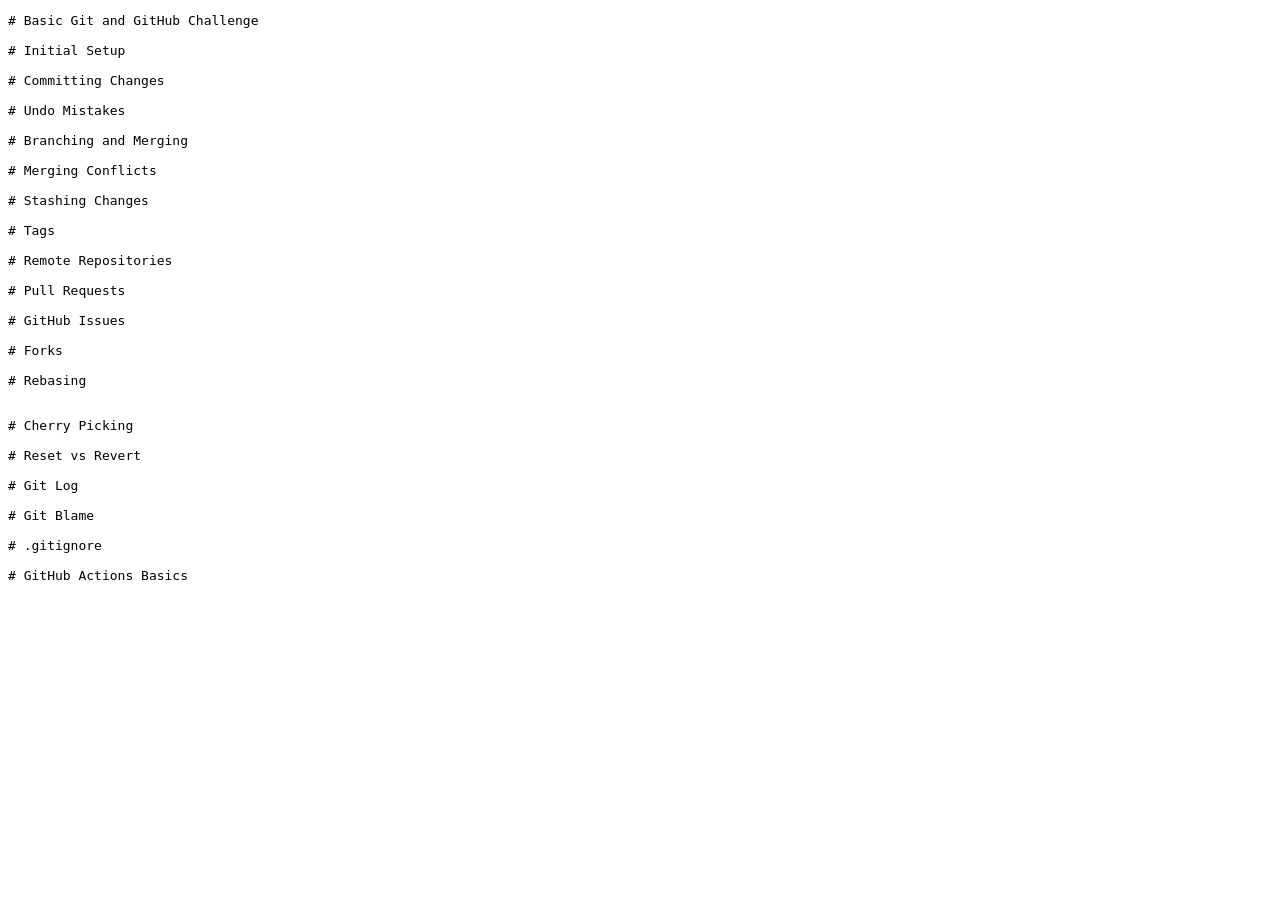
==== 30-day-git-challenge/index.html @ afb00cfe "Add index.html redirects for lab directories" ====
<!DOCTYPE html>
<html>
<head>
  <meta http-equiv="refresh" content="0; url=README.md">
  <script>window.location = "README.md";</script>
</head>
<body>
  <p>Redirecting to <a href="README.md">README.md</a>...</p>
</body>
</html>
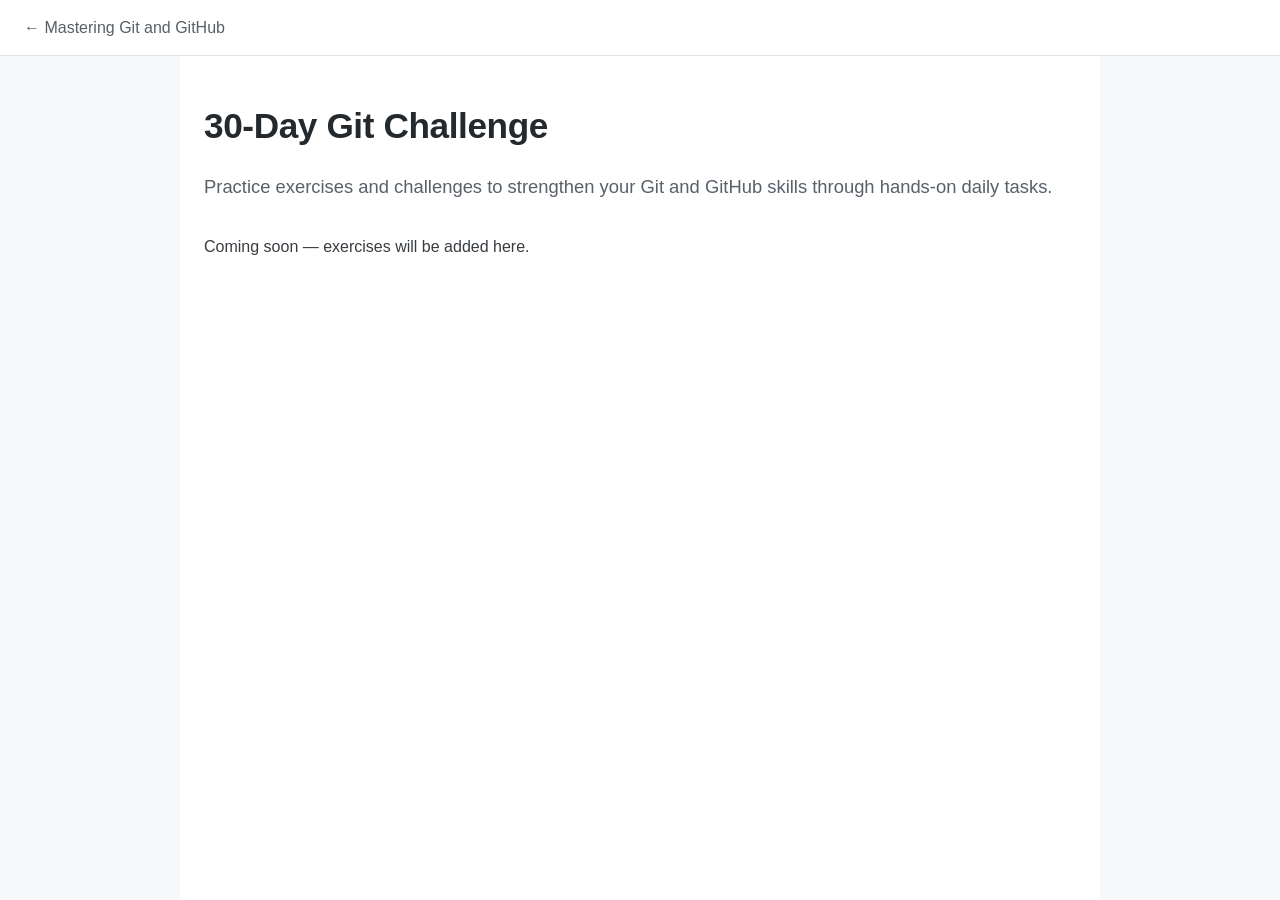
==== commit 5de7dbbf: "Convert labs to styled HTML pages" ====
--- a/30-day-git-challenge/index.html
+++ b/30-day-git-challenge/index.html
@@ -1,10 +1,19 @@
 <!DOCTYPE html>
-<html>
+<html lang="en">
 <head>
-  <meta http-equiv="refresh" content="0; url=README.md">
-  <script>window.location = "README.md";</script>
+  <meta charset="UTF-8">
+  <meta name="viewport" content="width=device-width, initial-scale=1.0">
+  <title>30-Day Git Challenge</title>
+  <link rel="stylesheet" href="/style.css">
 </head>
 <body>
-  <p>Redirecting to <a href="README.md">README.md</a>...</p>
+  <nav class="navbar">
+    <a href="/">← Mastering Git and GitHub</a>
+  </nav>
+  <main class="container">
+    <h1>30-Day Git Challenge</h1>
+    <p class="lead">Practice exercises and challenges to strengthen your Git and GitHub skills through hands-on daily tasks.</p>
+    <p>Coming soon — exercises will be added here.</p>
+  </main>
 </body>
 </html>
--- a/style.css
+++ b/style.css
@@ -0,0 +1,137 @@
+:root {
+  --bg: #f6f8fa;
+  --card: #ffffff;
+  --text: #24292e;
+  --muted: #586069;
+  --accent: #0366d6;
+  --border: #e1e4e8;
+  --code-bg: #f4f4f4;
+}
+
+* { box-sizing: border-box; }
+
+body {
+  margin: 0;
+  font-family: -apple-system, BlinkMacSystemFont, 'Segoe UI', Roboto, Oxygen, Ubuntu, Cantareggo, 'Open Sans', 'Helvetica Neue', sans-serif;
+  background: var(--bg);
+  color: var(--text);
+  line-height: 1.7;
+}
+
+.navbar {
+  background: var(--card);
+  border-bottom: 1px solid var(--border);
+  padding: 14px 24px;
+  position: sticky;
+  top: 0;
+  z-index: 10;
+}
+
+.navbar a {
+  color: var(--muted);
+  text-decoration: none;
+  font-weight: 500;
+}
+
+.navbar a:hover { color: var(--accent); }
+
+.container {
+  max-width: 920px;
+  margin: 0 auto;
+  padding: 40px 24px 80px;
+  background: var(--card);
+  min-height: calc(100vh - 56px);
+}
+
+h1 {
+  font-size: 2.2rem;
+  font-weight: 700;
+  margin: 0 0 16px;
+  letter-spacing: -0.4px;
+}
+
+.lead {
+  font-size: 1.15rem;
+  color: var(--muted);
+  margin: 0 0 32px;
+  line-height: 1.6;
+}
+
+h2 {
+  font-size: 1.6rem;
+  font-weight: 700;
+  margin: 48px 0 16px;
+  padding-bottom: 8px;
+  border-bottom: 1px solid var(--border);
+}
+
+h3 {
+  font-size: 1.25rem;
+  font-weight: 600;
+  margin: 36px 0 12px;
+  color: var(--text);
+}
+
+h4 {
+  font-size: 1.05rem;
+  font-weight: 600;
+  margin: 24px 0 10px;
+  color: var(--text);
+}
+
+p {
+  margin: 0 0 16px;
+  color: #383d42;
+}
+
+a { color: var(--accent); }
+a:hover { text-decoration: underline; }
+
+ol, ul {
+  padding-left: 24px;
+  margin: 0 0 18px;
+}
+
+li {
+  margin: 8px 0;
+  padding-left: 6px;
+}
+
+li strong {
+  color: var(--text);
+}
+
+pre {
+  background: #1e1e1e;
+  color: #d4d4d4;
+  border-radius: 10px;
+  padding: 18px 20px;
+  overflow-x: auto;
+  margin: 14px 0 18px;
+  font-size: 0.92rem;
+  line-height: 1.55;
+}
+
+code {
+  font-family: 'SFMono-Regular', Consolas, 'Liberation Mono', Menlo, Courier, monospace;
+  font-size: 0.88em;
+  background: rgba(27, 31, 35, 0.06);
+  padding: 0.15em 0.4em;
+  border-radius: 4px;
+}
+
+pre code {
+  background: transparent;
+  padding: 0;
+  border-radius: 0;
+  font-size: inherit;
+}
+
+.next-lab {
+  margin-top: 56px;
+  padding-top: 24px;
+  border-top: 1px solid var(--border);
+  font-size: 1rem;
+}
+
+.next-lab a { font-weight: 600; }
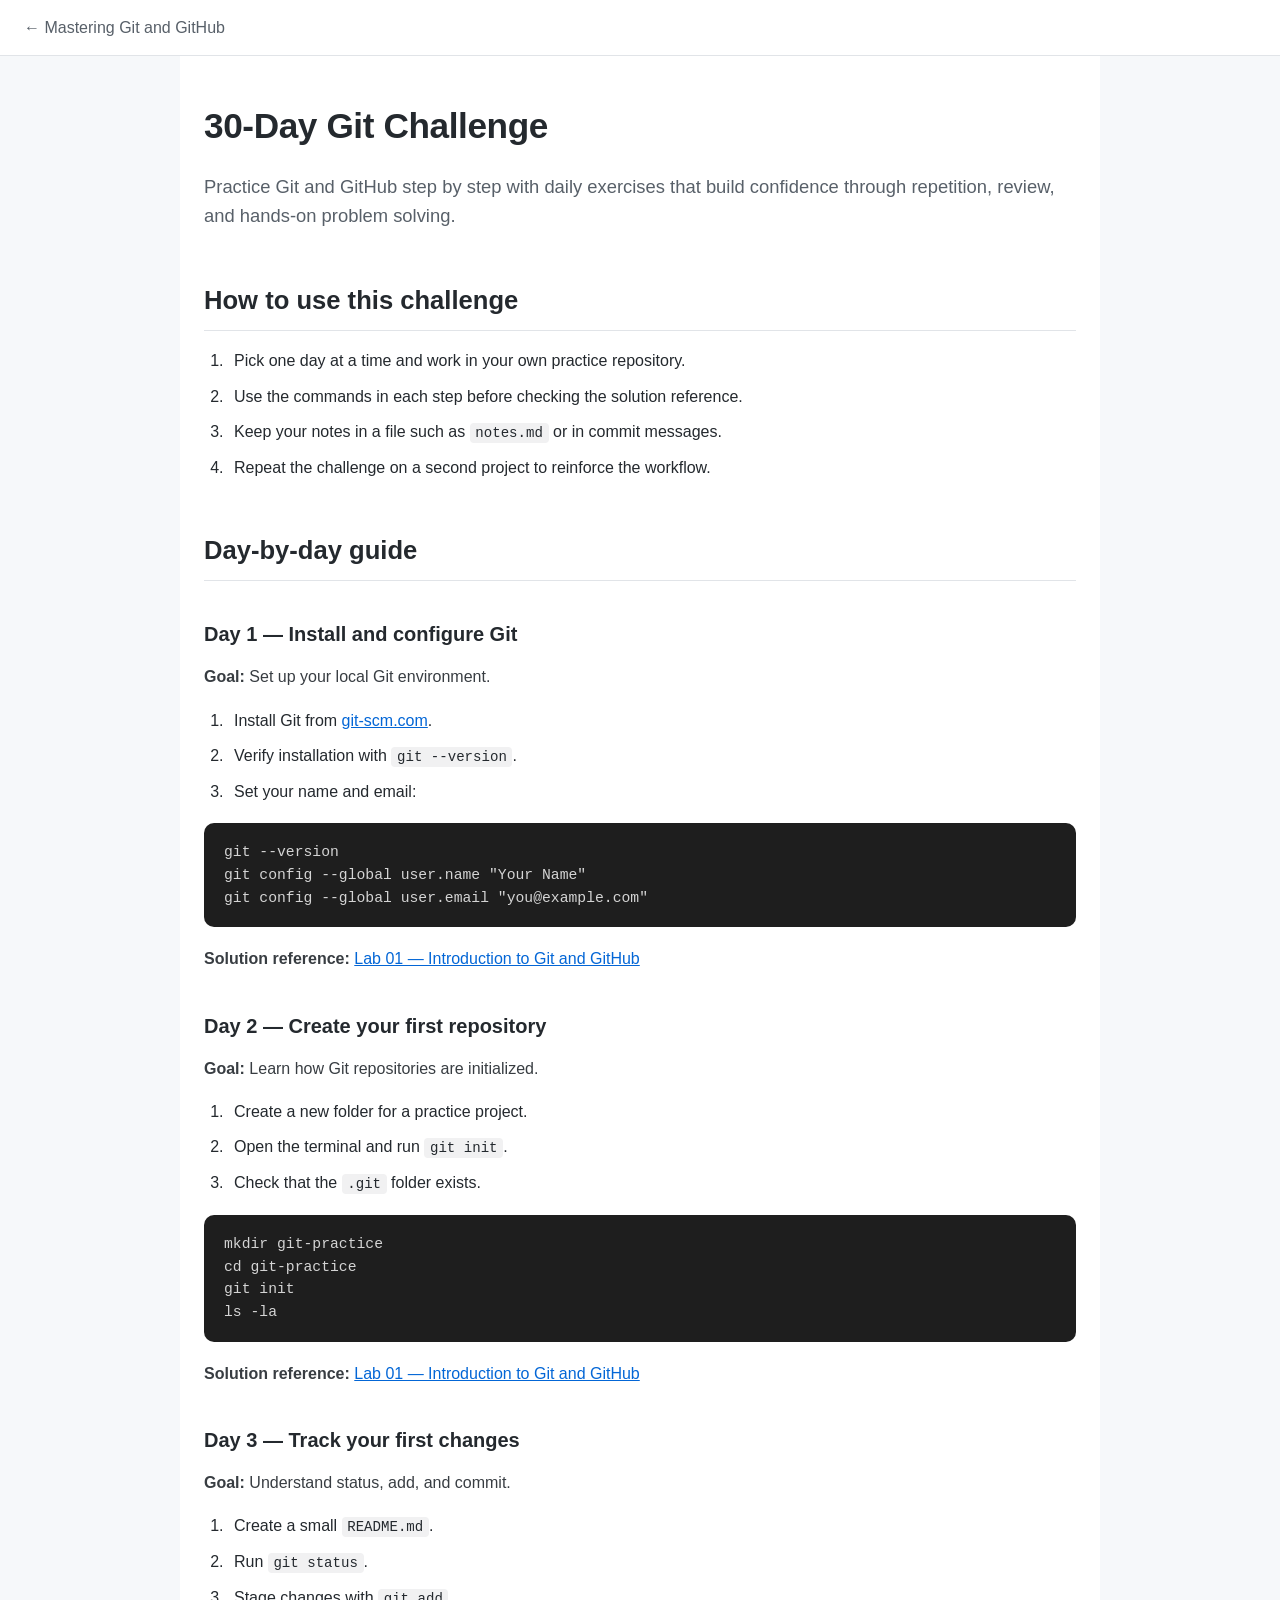
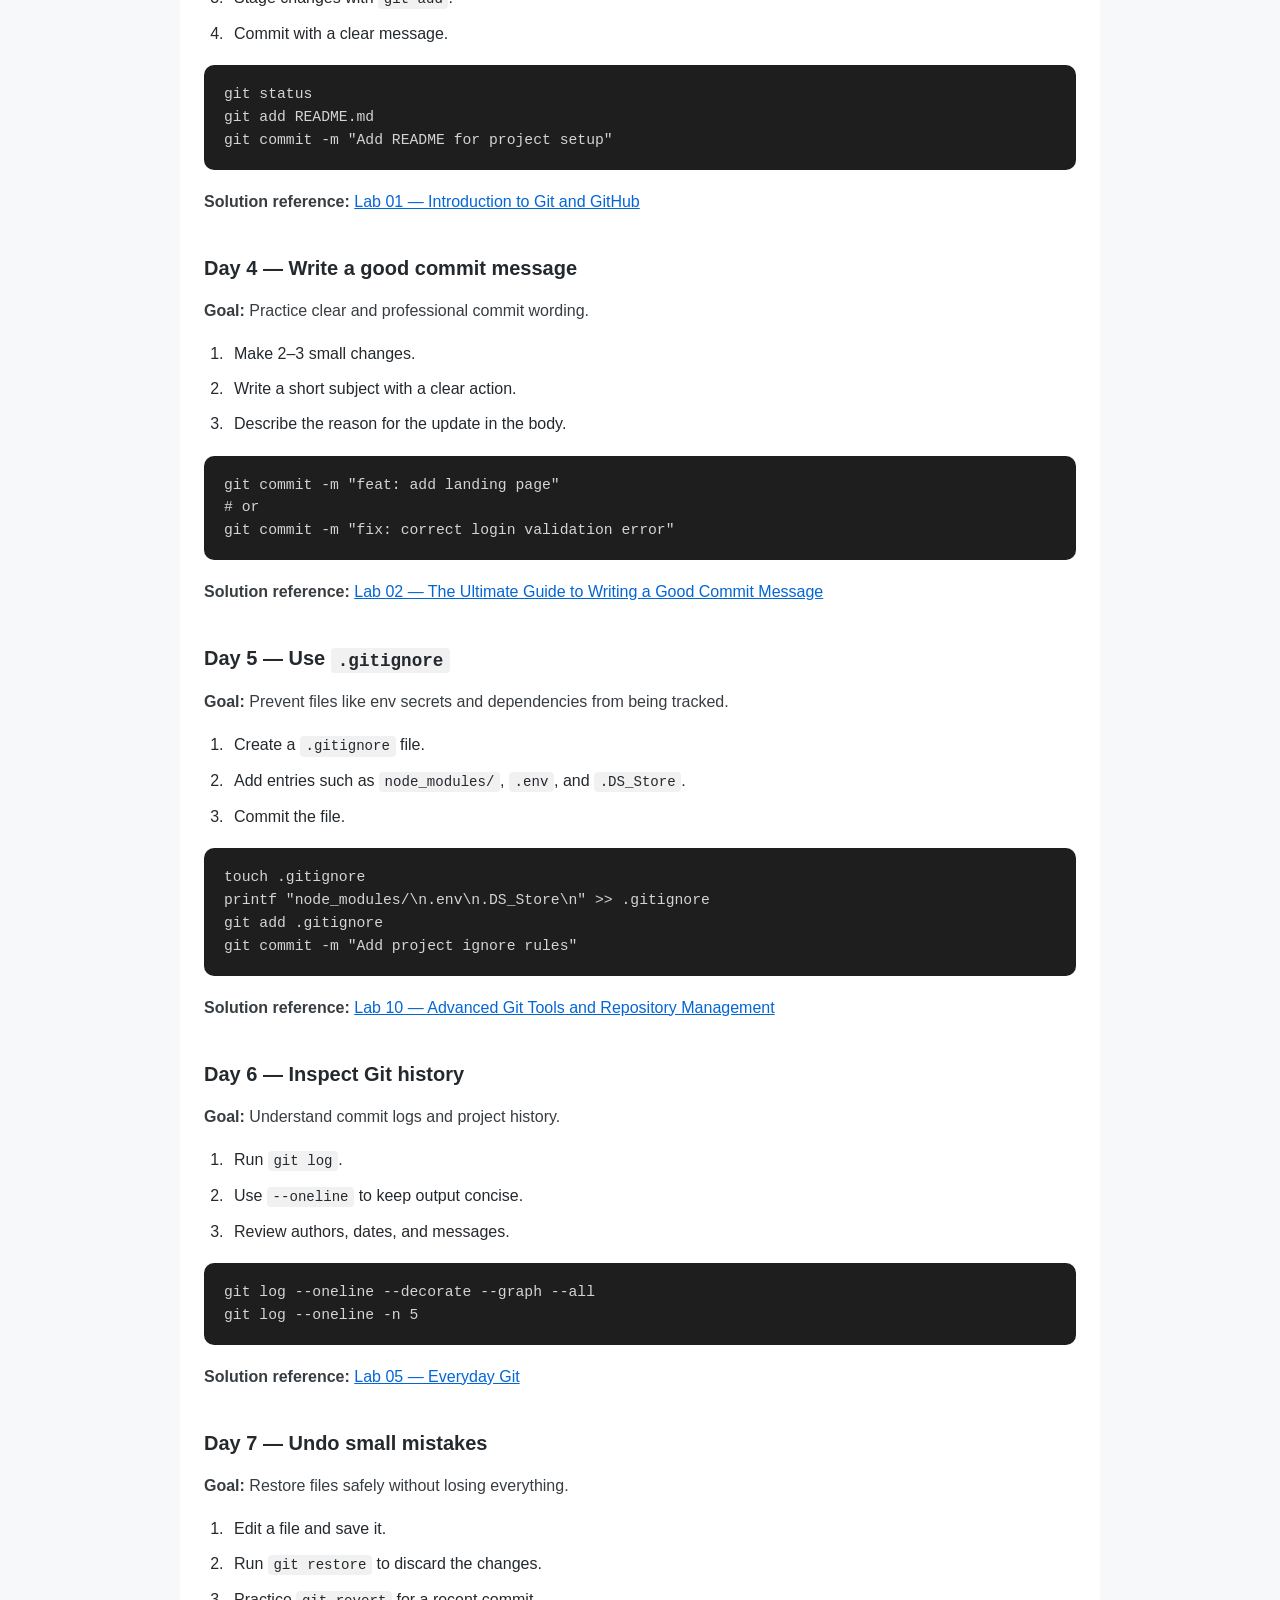
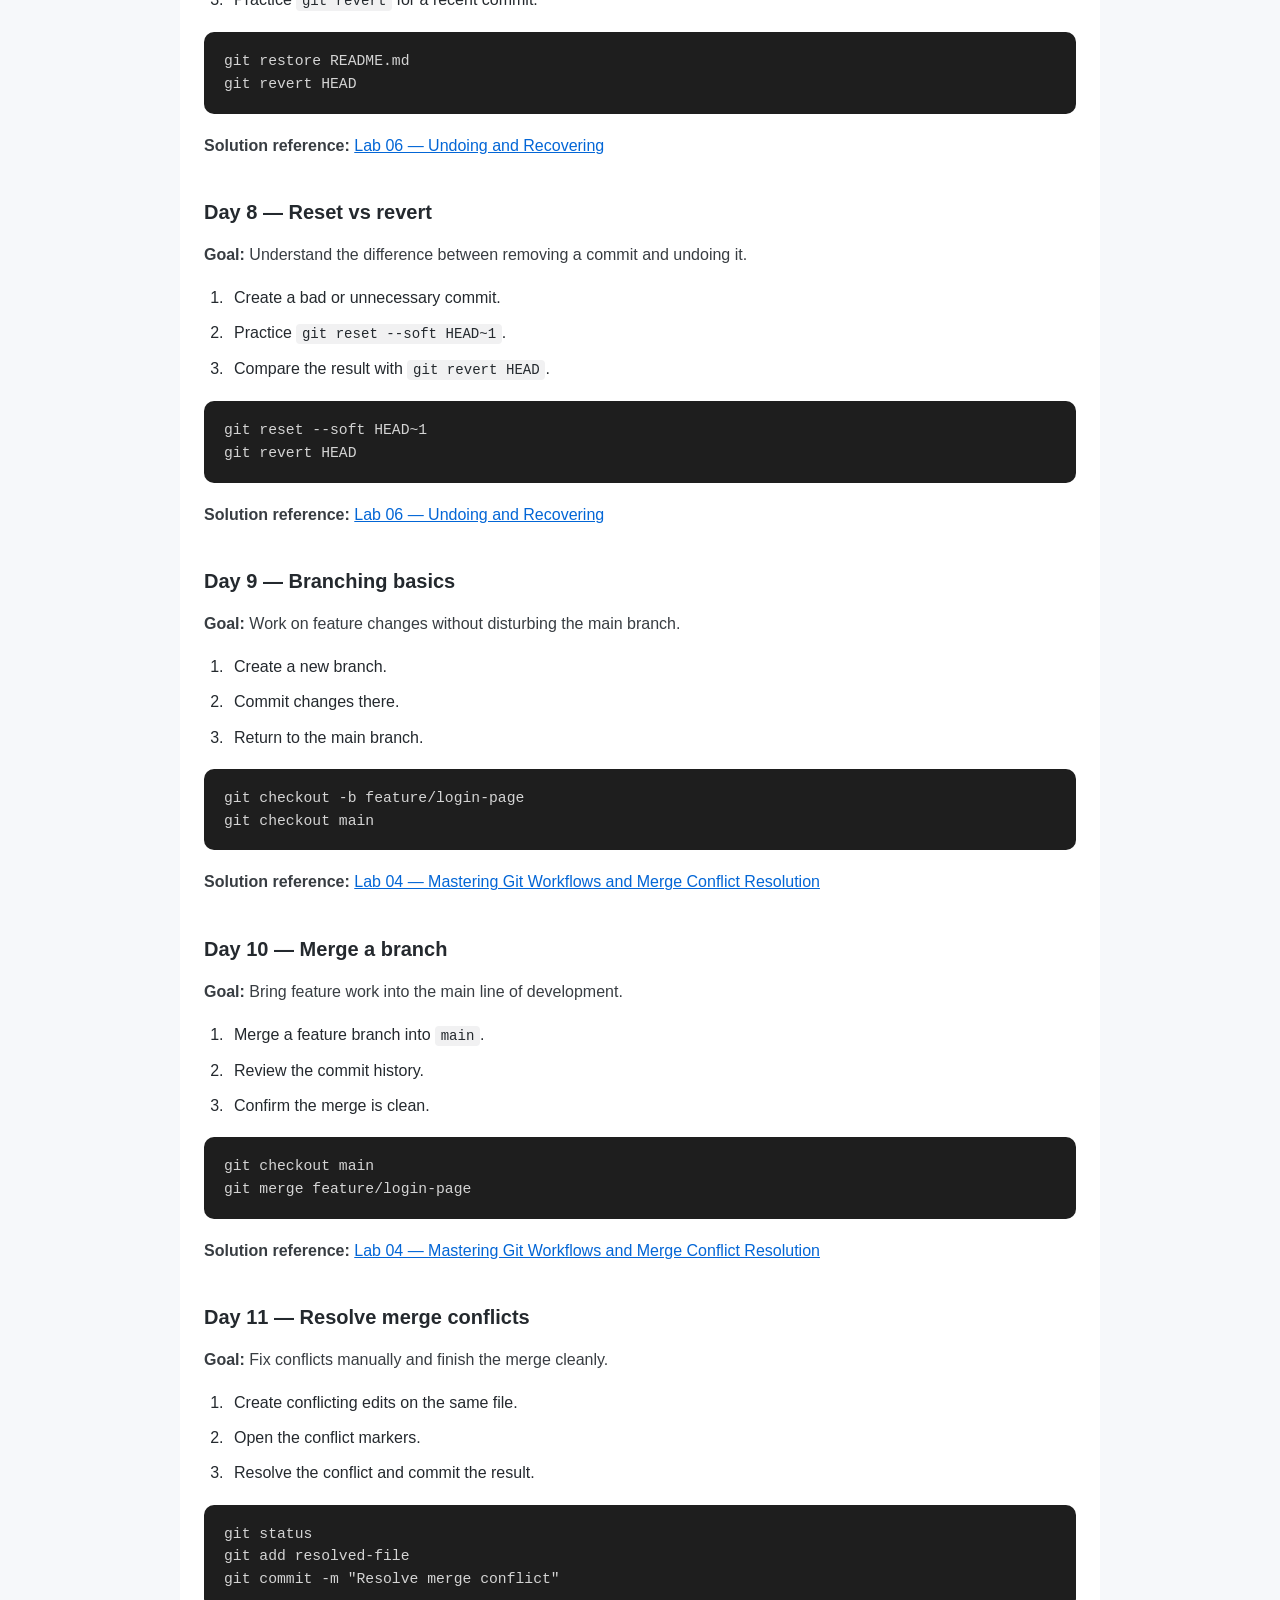
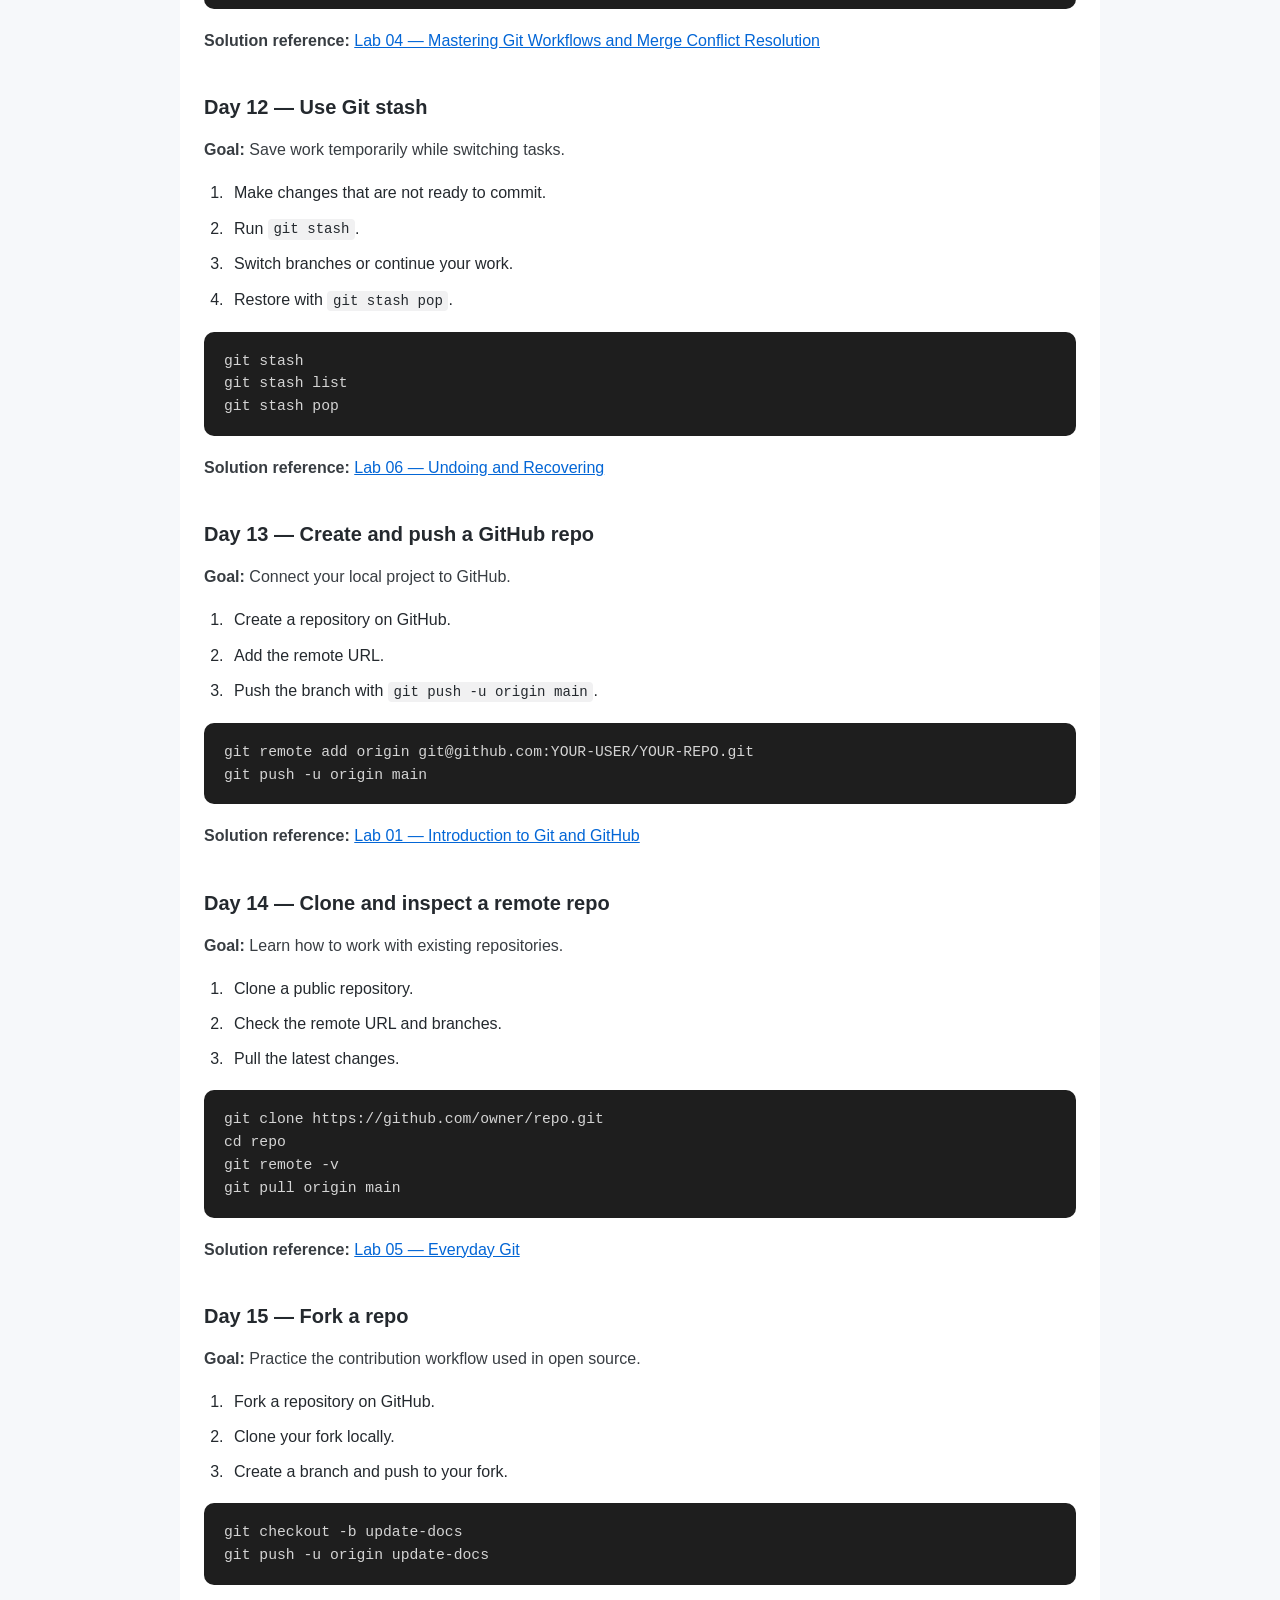
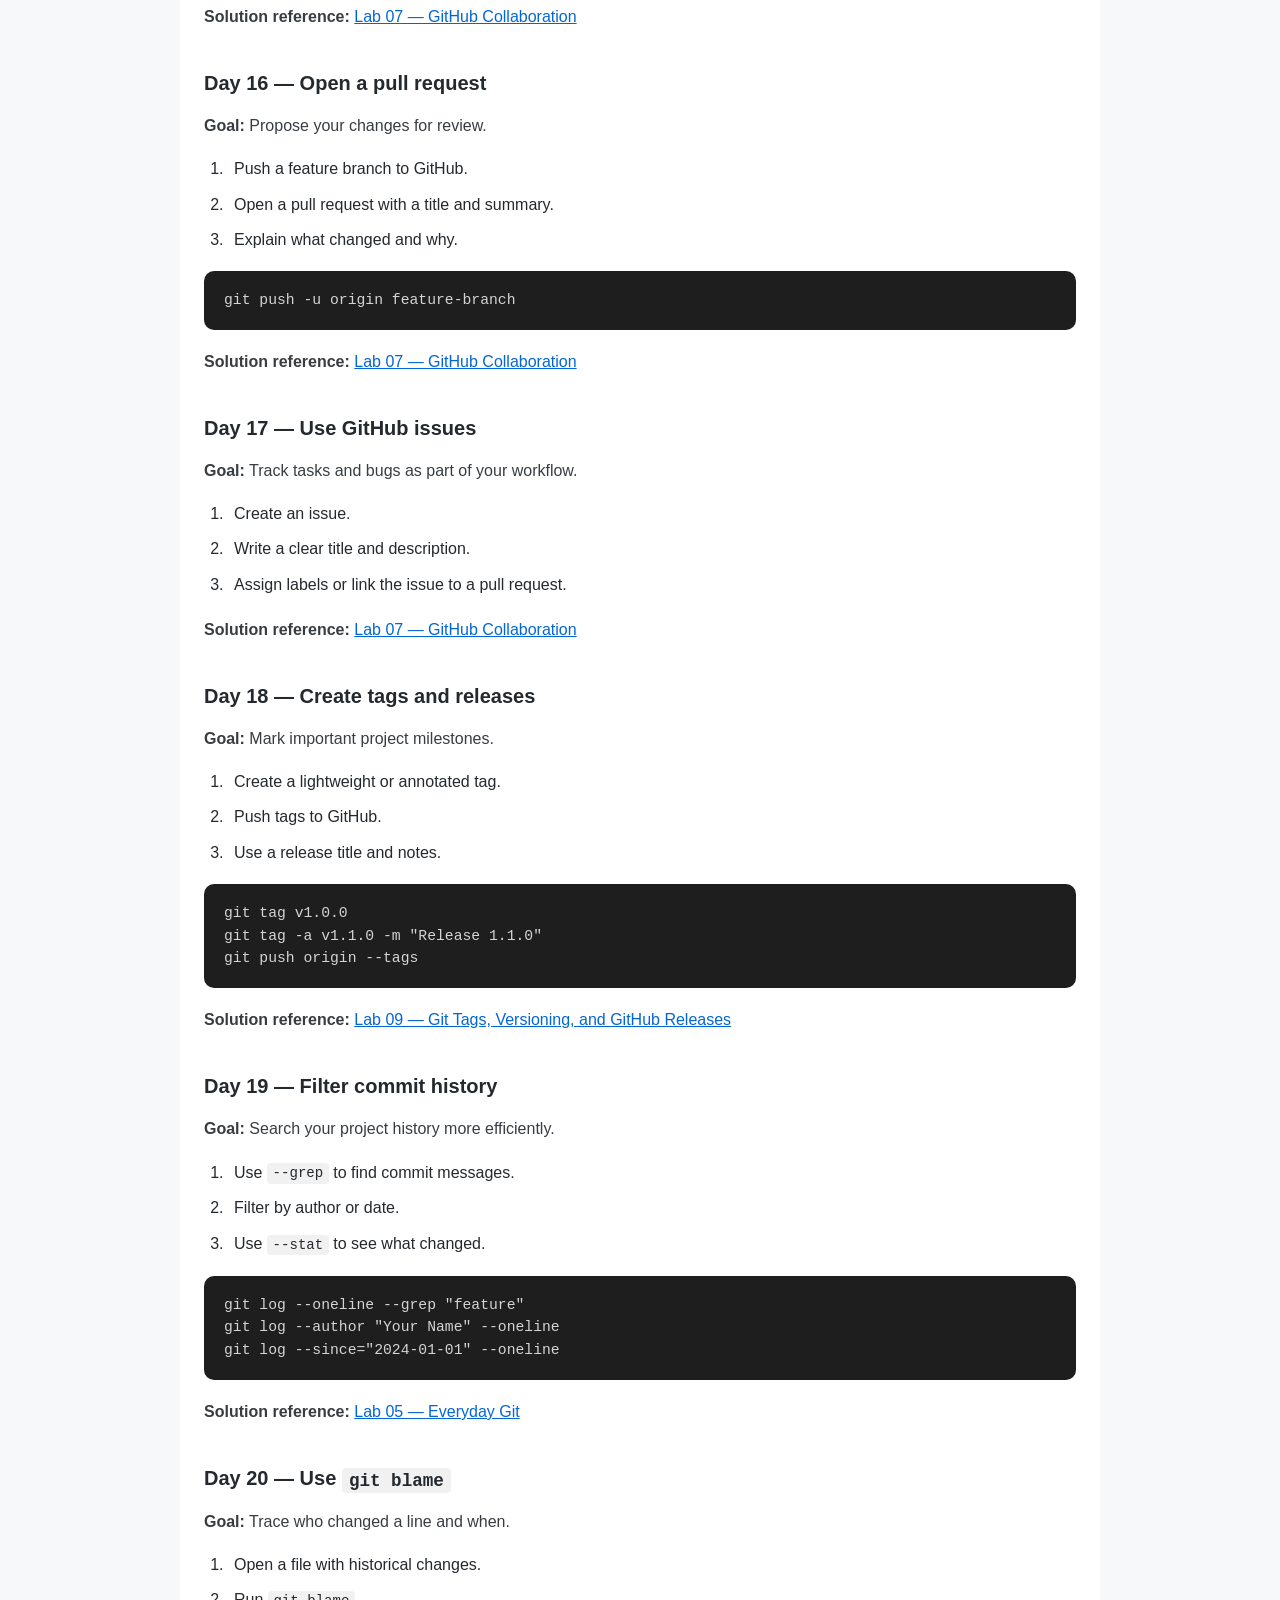
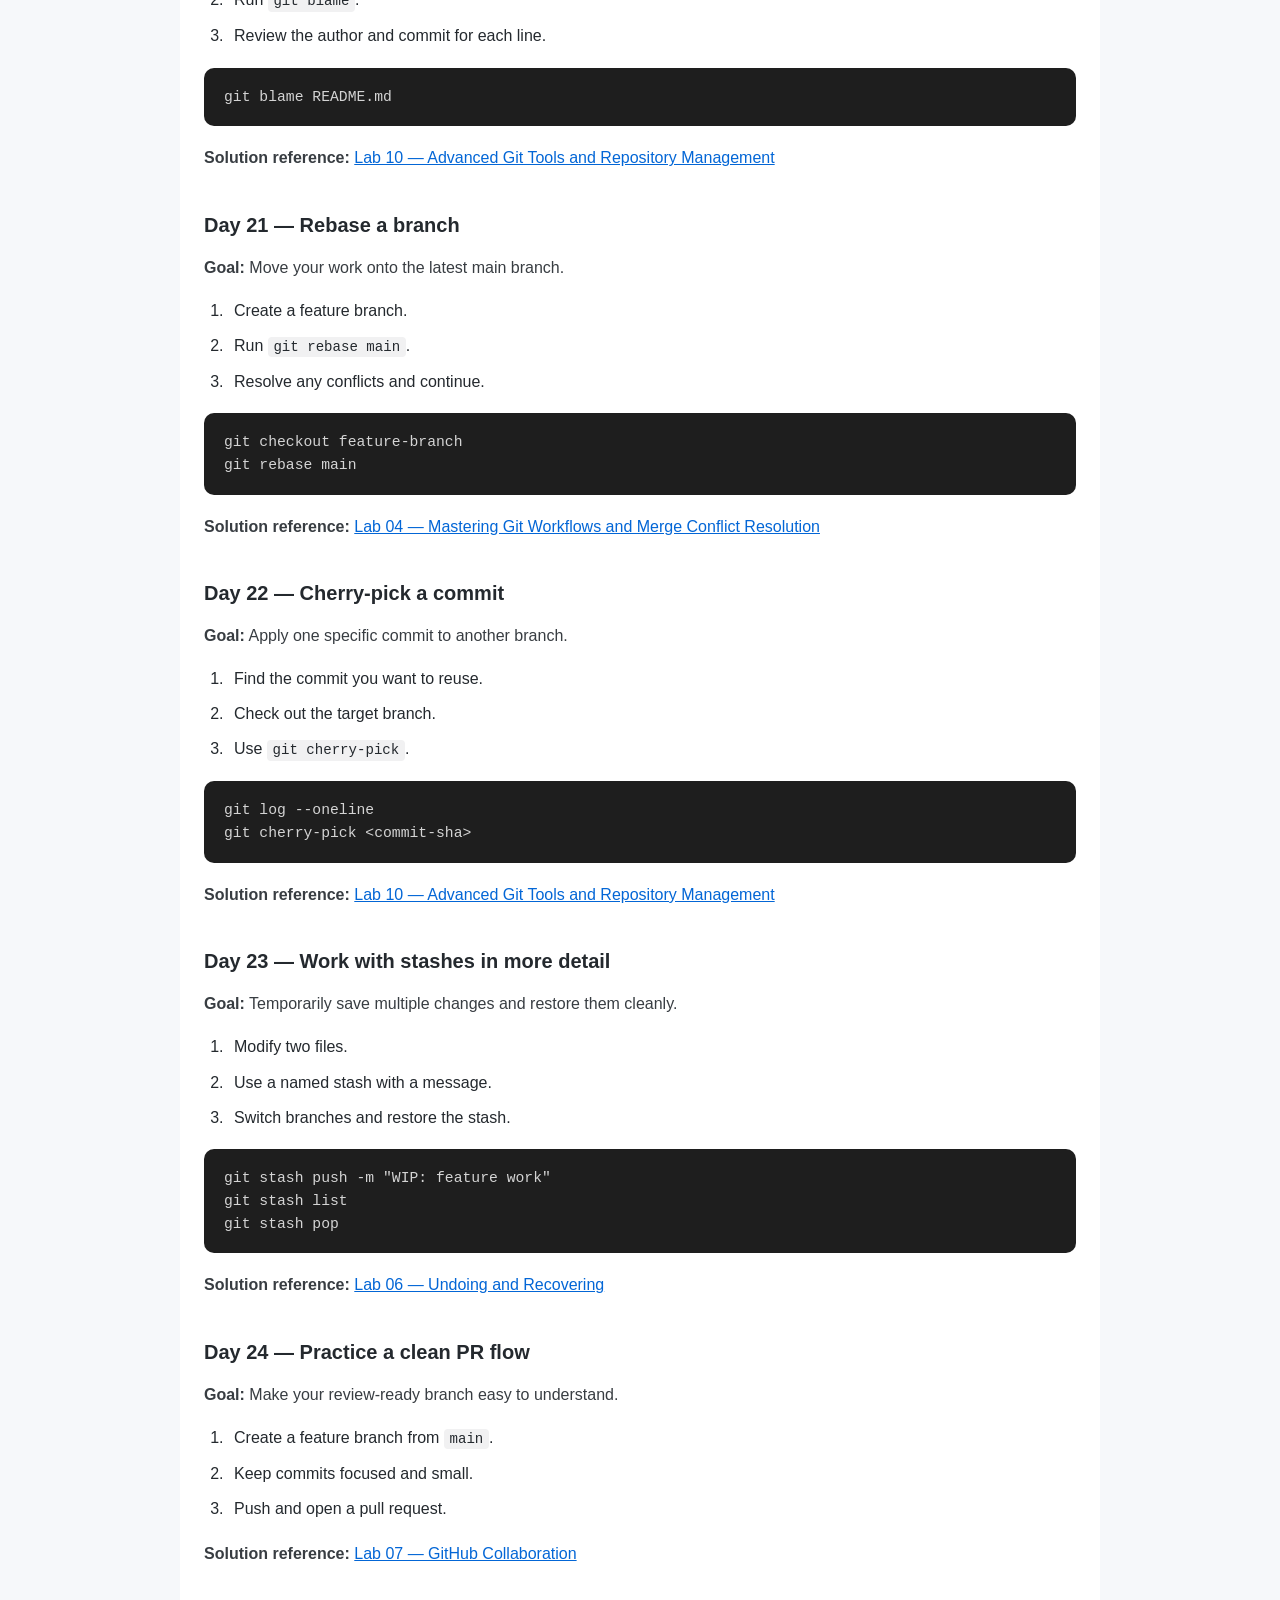
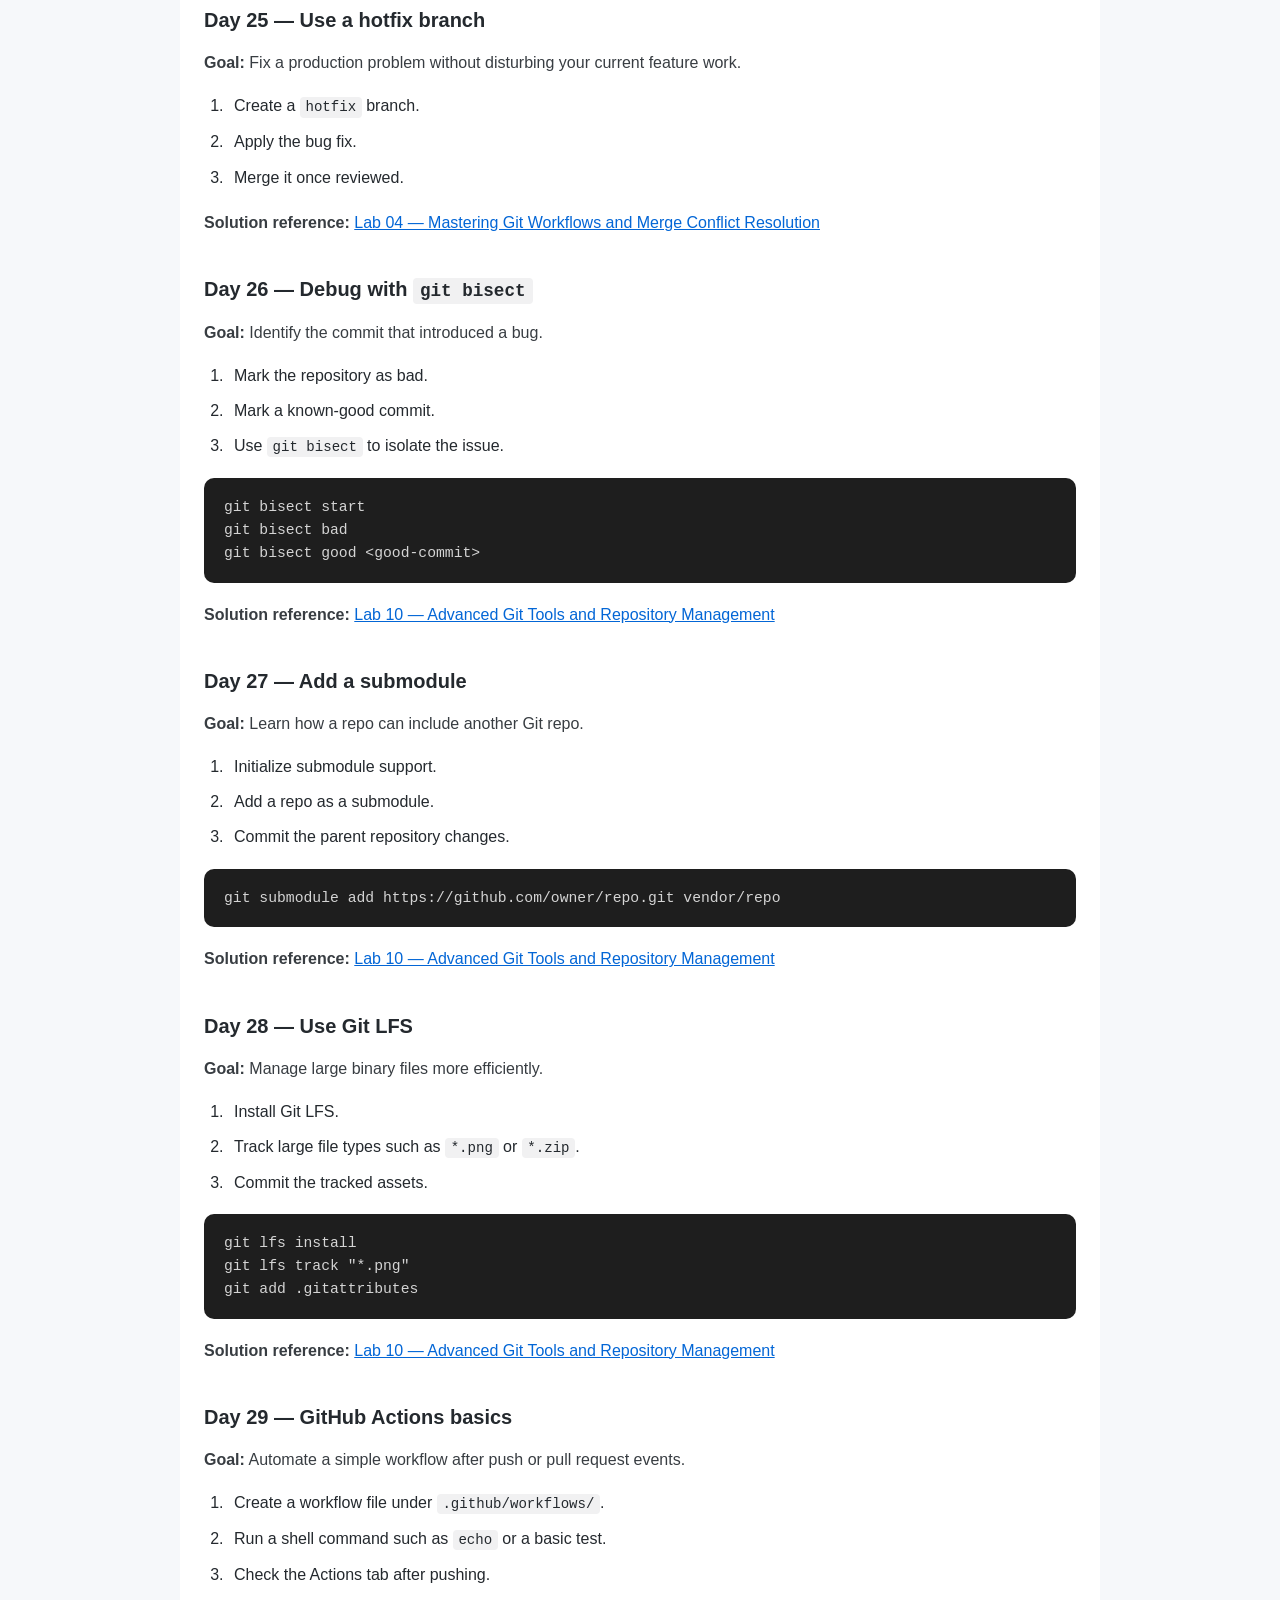
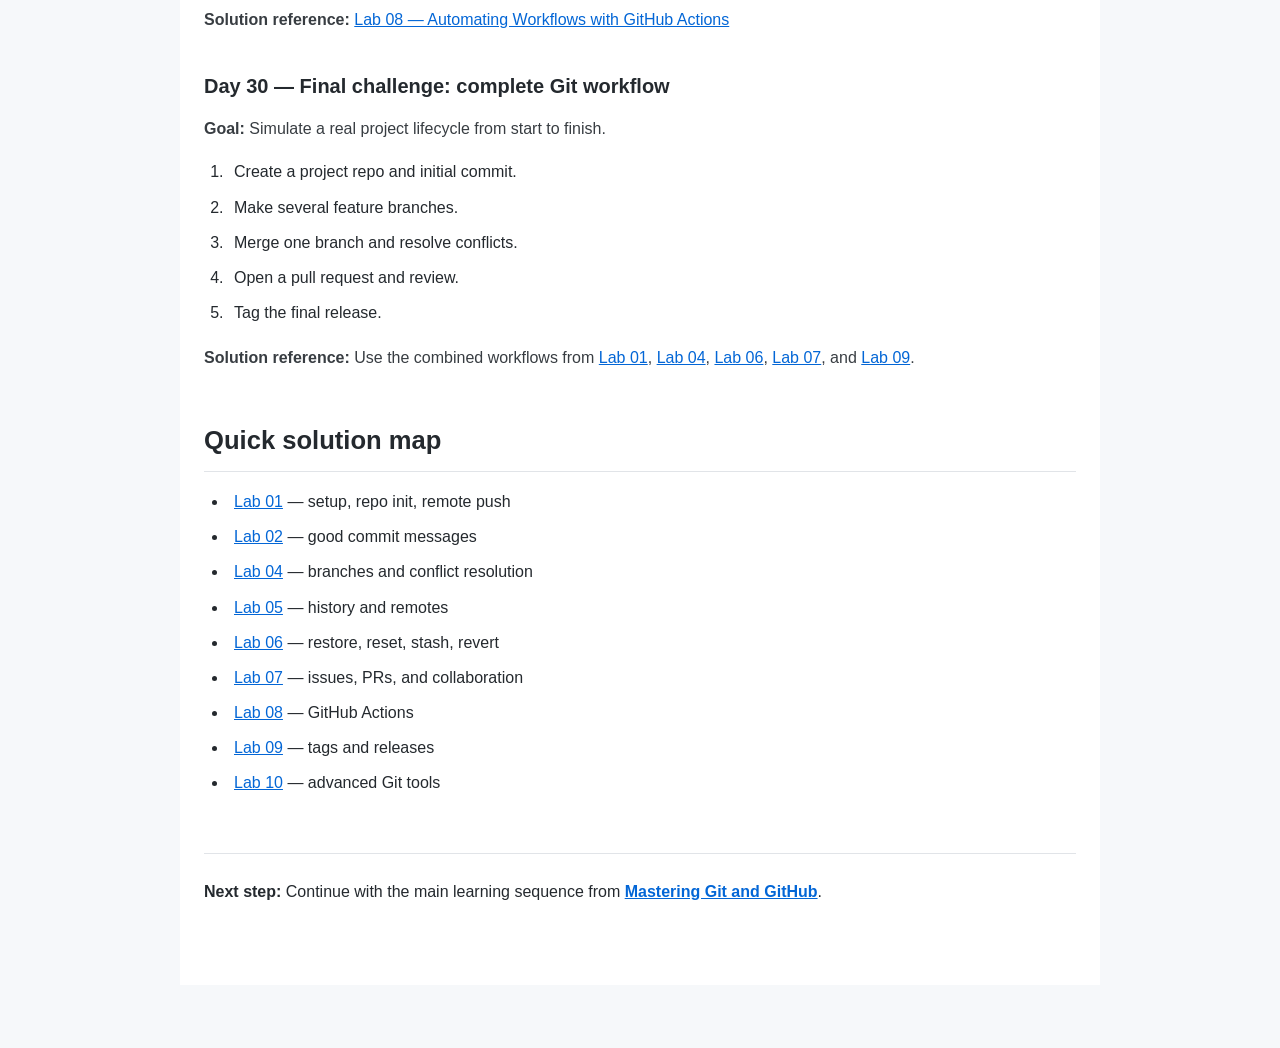
==== commit 2ead5c49: "Add 30-day Git challenge section" ====
--- a/30-day-git-challenge/index.html
+++ b/30-day-git-challenge/index.html
@@ -4,16 +4,379 @@
   <meta charset="UTF-8">
   <meta name="viewport" content="width=device-width, initial-scale=1.0">
   <title>30-Day Git Challenge</title>
-  <link rel="stylesheet" href="/style.css">
+  <link rel="stylesheet" href="../style.css">
 </head>
 <body>
   <nav class="navbar">
-    <a href="/">← Mastering Git and GitHub</a>
+    <a href="../">← Mastering Git and GitHub</a>
   </nav>
   <main class="container">
     <h1>30-Day Git Challenge</h1>
-    <p class="lead">Practice exercises and challenges to strengthen your Git and GitHub skills through hands-on daily tasks.</p>
-    <p>Coming soon — exercises will be added here.</p>
+    <p class="lead">Practice Git and GitHub step by step with daily exercises that build confidence through repetition, review, and hands-on problem solving.</p>
+
+    <h2>How to use this challenge</h2>
+    <ol>
+      <li>Pick one day at a time and work in your own practice repository.</li>
+      <li>Use the commands in each step before checking the solution reference.</li>
+      <li>Keep your notes in a file such as <code>notes.md</code> or in commit messages.</li>
+      <li>Repeat the challenge on a second project to reinforce the workflow.</li>
+    </ol>
+
+    <h2>Day-by-day guide</h2>
+
+    <h3>Day 1 — Install and configure Git</h3>
+    <p><strong>Goal:</strong> Set up your local Git environment.</p>
+    <ol>
+      <li>Install Git from <a href="https://git-scm.com/" target="_blank">git-scm.com</a>.</li>
+      <li>Verify installation with <code>git --version</code>.</li>
+      <li>Set your name and email:</li>
+    </ol>
+    <pre><code class="language-bash">git --version
+git config --global user.name "Your Name"
+git config --global user.email "you@example.com"</code></pre>
+    <p><strong>Solution reference:</strong> <a href="../lab_o1/">Lab 01 — Introduction to Git and GitHub</a></p>
+
+    <h3>Day 2 — Create your first repository</h3>
+    <p><strong>Goal:</strong> Learn how Git repositories are initialized.</p>
+    <ol>
+      <li>Create a new folder for a practice project.</li>
+      <li>Open the terminal and run <code>git init</code>.</li>
+      <li>Check that the <code>.git</code> folder exists.</li>
+    </ol>
+    <pre><code class="language-bash">mkdir git-practice
+cd git-practice
+git init
+ls -la</code></pre>
+    <p><strong>Solution reference:</strong> <a href="../lab_o1/">Lab 01 — Introduction to Git and GitHub</a></p>
+
+    <h3>Day 3 — Track your first changes</h3>
+    <p><strong>Goal:</strong> Understand status, add, and commit.</p>
+    <ol>
+      <li>Create a small <code>README.md</code>.</li>
+      <li>Run <code>git status</code>.</li>
+      <li>Stage changes with <code>git add</code>.</li>
+      <li>Commit with a clear message.</li>
+    </ol>
+    <pre><code class="language-bash">git status
+git add README.md
+git commit -m "Add README for project setup"</code></pre>
+    <p><strong>Solution reference:</strong> <a href="../lab_o1/">Lab 01 — Introduction to Git and GitHub</a></p>
+
+    <h3>Day 4 — Write a good commit message</h3>
+    <p><strong>Goal:</strong> Practice clear and professional commit wording.</p>
+    <ol>
+      <li>Make 2–3 small changes.</li>
+      <li>Write a short subject with a clear action.</li>
+      <li>Describe the reason for the update in the body.</li>
+    </ol>
+    <pre><code class="language-bash">git commit -m "feat: add landing page"
+# or
+git commit -m "fix: correct login validation error"</code></pre>
+    <p><strong>Solution reference:</strong> <a href="../lab_02/">Lab 02 — The Ultimate Guide to Writing a Good Commit Message</a></p>
+
+    <h3>Day 5 — Use <code>.gitignore</code></h3>
+    <p><strong>Goal:</strong> Prevent files like env secrets and dependencies from being tracked.</p>
+    <ol>
+      <li>Create a <code>.gitignore</code> file.</li>
+      <li>Add entries such as <code>node_modules/</code>, <code>.env</code>, and <code>.DS_Store</code>.</li>
+      <li>Commit the file.</li>
+    </ol>
+    <pre><code class="language-bash">touch .gitignore
+printf "node_modules/\n.env\n.DS_Store\n" >> .gitignore
+git add .gitignore
+git commit -m "Add project ignore rules"</code></pre>
+    <p><strong>Solution reference:</strong> <a href="../lab_10/">Lab 10 — Advanced Git Tools and Repository Management</a></p>
+
+    <h3>Day 6 — Inspect Git history</h3>
+    <p><strong>Goal:</strong> Understand commit logs and project history.</p>
+    <ol>
+      <li>Run <code>git log</code>.</li>
+      <li>Use <code>--oneline</code> to keep output concise.</li>
+      <li>Review authors, dates, and messages.</li>
+    </ol>
+    <pre><code class="language-bash">git log --oneline --decorate --graph --all
+git log --oneline -n 5</code></pre>
+    <p><strong>Solution reference:</strong> <a href="../lab_05/">Lab 05 — Everyday Git</a></p>
+
+    <h3>Day 7 — Undo small mistakes</h3>
+    <p><strong>Goal:</strong> Restore files safely without losing everything.</p>
+    <ol>
+      <li>Edit a file and save it.</li>
+      <li>Run <code>git restore</code> to discard the changes.</li>
+      <li>Practice <code>git revert</code> for a recent commit.</li>
+    </ol>
+    <pre><code class="language-bash">git restore README.md
+git revert HEAD</code></pre>
+    <p><strong>Solution reference:</strong> <a href="../lab_06/">Lab 06 — Undoing and Recovering</a></p>
+
+    <h3>Day 8 — Reset vs revert</h3>
+    <p><strong>Goal:</strong> Understand the difference between removing a commit and undoing it.</p>
+    <ol>
+      <li>Create a bad or unnecessary commit.</li>
+      <li>Practice <code>git reset --soft HEAD~1</code>.</li>
+      <li>Compare the result with <code>git revert HEAD</code>.</li>
+    </ol>
+    <pre><code class="language-bash">git reset --soft HEAD~1
+git revert HEAD</code></pre>
+    <p><strong>Solution reference:</strong> <a href="../lab_06/">Lab 06 — Undoing and Recovering</a></p>
+
+    <h3>Day 9 — Branching basics</h3>
+    <p><strong>Goal:</strong> Work on feature changes without disturbing the main branch.</p>
+    <ol>
+      <li>Create a new branch.</li>
+      <li>Commit changes there.</li>
+      <li>Return to the main branch.</li>
+    </ol>
+    <pre><code class="language-bash">git checkout -b feature/login-page
+git checkout main</code></pre>
+    <p><strong>Solution reference:</strong> <a href="../lab_04/">Lab 04 — Mastering Git Workflows and Merge Conflict Resolution</a></p>
+
+    <h3>Day 10 — Merge a branch</h3>
+    <p><strong>Goal:</strong> Bring feature work into the main line of development.</p>
+    <ol>
+      <li>Merge a feature branch into <code>main</code>.</li>
+      <li>Review the commit history.</li>
+      <li>Confirm the merge is clean.</li>
+    </ol>
+    <pre><code class="language-bash">git checkout main
+git merge feature/login-page</code></pre>
+    <p><strong>Solution reference:</strong> <a href="../lab_04/">Lab 04 — Mastering Git Workflows and Merge Conflict Resolution</a></p>
+
+    <h3>Day 11 — Resolve merge conflicts</h3>
+    <p><strong>Goal:</strong> Fix conflicts manually and finish the merge cleanly.</p>
+    <ol>
+      <li>Create conflicting edits on the same file.</li>
+      <li>Open the conflict markers.</li>
+      <li>Resolve the conflict and commit the result.</li>
+    </ol>
+    <pre><code class="language-bash">git status
+git add resolved-file
+git commit -m "Resolve merge conflict"</code></pre>
+    <p><strong>Solution reference:</strong> <a href="../lab_04/">Lab 04 — Mastering Git Workflows and Merge Conflict Resolution</a></p>
+
+    <h3>Day 12 — Use Git stash</h3>
+    <p><strong>Goal:</strong> Save work temporarily while switching tasks.</p>
+    <ol>
+      <li>Make changes that are not ready to commit.</li>
+      <li>Run <code>git stash</code>.</li>
+      <li>Switch branches or continue your work.</li>
+      <li>Restore with <code>git stash pop</code>.</li>
+    </ol>
+    <pre><code class="language-bash">git stash
+git stash list
+git stash pop</code></pre>
+    <p><strong>Solution reference:</strong> <a href="../lab_06/">Lab 06 — Undoing and Recovering</a></p>
+
+    <h3>Day 13 — Create and push a GitHub repo</h3>
+    <p><strong>Goal:</strong> Connect your local project to GitHub.</p>
+    <ol>
+      <li>Create a repository on GitHub.</li>
+      <li>Add the remote URL.</li>
+      <li>Push the branch with <code>git push -u origin main</code>.</li>
+    </ol>
+    <pre><code class="language-bash">git remote add origin git@github.com:YOUR-USER/YOUR-REPO.git
+git push -u origin main</code></pre>
+    <p><strong>Solution reference:</strong> <a href="../lab_o1/">Lab 01 — Introduction to Git and GitHub</a></p>
+
+    <h3>Day 14 — Clone and inspect a remote repo</h3>
+    <p><strong>Goal:</strong> Learn how to work with existing repositories.</p>
+    <ol>
+      <li>Clone a public repository.</li>
+      <li>Check the remote URL and branches.</li>
+      <li>Pull the latest changes.</li>
+    </ol>
+    <pre><code class="language-bash">git clone https://github.com/owner/repo.git
+cd repo
+git remote -v
+git pull origin main</code></pre>
+    <p><strong>Solution reference:</strong> <a href="../lab_05/">Lab 05 — Everyday Git</a></p>
+
+    <h3>Day 15 — Fork a repo</h3>
+    <p><strong>Goal:</strong> Practice the contribution workflow used in open source.</p>
+    <ol>
+      <li>Fork a repository on GitHub.</li>
+      <li>Clone your fork locally.</li>
+      <li>Create a branch and push to your fork.</li>
+    </ol>
+    <pre><code class="language-bash">git checkout -b update-docs
+git push -u origin update-docs</code></pre>
+    <p><strong>Solution reference:</strong> <a href="../lab_07/">Lab 07 — GitHub Collaboration</a></p>
+
+    <h3>Day 16 — Open a pull request</h3>
+    <p><strong>Goal:</strong> Propose your changes for review.</p>
+    <ol>
+      <li>Push a feature branch to GitHub.</li>
+      <li>Open a pull request with a title and summary.</li>
+      <li>Explain what changed and why.</li>
+    </ol>
+    <pre><code class="language-bash">git push -u origin feature-branch</code></pre>
+    <p><strong>Solution reference:</strong> <a href="../lab_07/">Lab 07 — GitHub Collaboration</a></p>
+
+    <h3>Day 17 — Use GitHub issues</h3>
+    <p><strong>Goal:</strong> Track tasks and bugs as part of your workflow.</p>
+    <ol>
+      <li>Create an issue.</li>
+      <li>Write a clear title and description.</li>
+      <li>Assign labels or link the issue to a pull request.</li>
+    </ol>
+    <p><strong>Solution reference:</strong> <a href="../lab_07/">Lab 07 — GitHub Collaboration</a></p>
+
+    <h3>Day 18 — Create tags and releases</h3>
+    <p><strong>Goal:</strong> Mark important project milestones.</p>
+    <ol>
+      <li>Create a lightweight or annotated tag.</li>
+      <li>Push tags to GitHub.</li>
+      <li>Use a release title and notes.</li>
+    </ol>
+    <pre><code class="language-bash">git tag v1.0.0
+git tag -a v1.1.0 -m "Release 1.1.0"
+git push origin --tags</code></pre>
+    <p><strong>Solution reference:</strong> <a href="../lab_09/">Lab 09 — Git Tags, Versioning, and GitHub Releases</a></p>
+
+    <h3>Day 19 — Filter commit history</h3>
+    <p><strong>Goal:</strong> Search your project history more efficiently.</p>
+    <ol>
+      <li>Use <code>--grep</code> to find commit messages.</li>
+      <li>Filter by author or date.</li>
+      <li>Use <code>--stat</code> to see what changed.</li>
+    </ol>
+    <pre><code class="language-bash">git log --oneline --grep "feature"
+git log --author "Your Name" --oneline
+git log --since="2024-01-01" --oneline</code></pre>
+    <p><strong>Solution reference:</strong> <a href="../lab_05/">Lab 05 — Everyday Git</a></p>
+
+    <h3>Day 20 — Use <code>git blame</code></h3>
+    <p><strong>Goal:</strong> Trace who changed a line and when.</p>
+    <ol>
+      <li>Open a file with historical changes.</li>
+      <li>Run <code>git blame</code>.</li>
+      <li>Review the author and commit for each line.</li>
+    </ol>
+    <pre><code class="language-bash">git blame README.md</code></pre>
+    <p><strong>Solution reference:</strong> <a href="../lab_10/">Lab 10 — Advanced Git Tools and Repository Management</a></p>
+
+    <h3>Day 21 — Rebase a branch</h3>
+    <p><strong>Goal:</strong> Move your work onto the latest main branch.</p>
+    <ol>
+      <li>Create a feature branch.</li>
+      <li>Run <code>git rebase main</code>.</li>
+      <li>Resolve any conflicts and continue.</li>
+    </ol>
+    <pre><code class="language-bash">git checkout feature-branch
+git rebase main</code></pre>
+    <p><strong>Solution reference:</strong> <a href="../lab_04/">Lab 04 — Mastering Git Workflows and Merge Conflict Resolution</a></p>
+
+    <h3>Day 22 — Cherry-pick a commit</h3>
+    <p><strong>Goal:</strong> Apply one specific commit to another branch.</p>
+    <ol>
+      <li>Find the commit you want to reuse.</li>
+      <li>Check out the target branch.</li>
+      <li>Use <code>git cherry-pick</code>.</li>
+    </ol>
+    <pre><code class="language-bash">git log --oneline
+git cherry-pick &lt;commit-sha&gt;</code></pre>
+    <p><strong>Solution reference:</strong> <a href="../lab_10/">Lab 10 — Advanced Git Tools and Repository Management</a></p>
+
+    <h3>Day 23 — Work with stashes in more detail</h3>
+    <p><strong>Goal:</strong> Temporarily save multiple changes and restore them cleanly.</p>
+    <ol>
+      <li>Modify two files.</li>
+      <li>Use a named stash with a message.</li>
+      <li>Switch branches and restore the stash.</li>
+    </ol>
+    <pre><code class="language-bash">git stash push -m "WIP: feature work"
+git stash list
+git stash pop</code></pre>
+    <p><strong>Solution reference:</strong> <a href="../lab_06/">Lab 06 — Undoing and Recovering</a></p>
+
+    <h3>Day 24 — Practice a clean PR flow</h3>
+    <p><strong>Goal:</strong> Make your review-ready branch easy to understand.</p>
+    <ol>
+      <li>Create a feature branch from <code>main</code>.</li>
+      <li>Keep commits focused and small.</li>
+      <li>Push and open a pull request.</li>
+    </ol>
+    <p><strong>Solution reference:</strong> <a href="../lab_07/">Lab 07 — GitHub Collaboration</a></p>
+
+    <h3>Day 25 — Use a hotfix branch</h3>
+    <p><strong>Goal:</strong> Fix a production problem without disturbing your current feature work.</p>
+    <ol>
+      <li>Create a <code>hotfix</code> branch.</li>
+      <li>Apply the bug fix.</li>
+      <li>Merge it once reviewed.</li>
+    </ol>
+    <p><strong>Solution reference:</strong> <a href="../lab_04/">Lab 04 — Mastering Git Workflows and Merge Conflict Resolution</a></p>
+
+    <h3>Day 26 — Debug with <code>git bisect</code></h3>
+    <p><strong>Goal:</strong> Identify the commit that introduced a bug.</p>
+    <ol>
+      <li>Mark the repository as bad.</li>
+      <li>Mark a known-good commit.</li>
+      <li>Use <code>git bisect</code> to isolate the issue.</li>
+    </ol>
+    <pre><code class="language-bash">git bisect start
+git bisect bad
+git bisect good &lt;good-commit&gt;</code></pre>
+    <p><strong>Solution reference:</strong> <a href="../lab_10/">Lab 10 — Advanced Git Tools and Repository Management</a></p>
+
+    <h3>Day 27 — Add a submodule</h3>
+    <p><strong>Goal:</strong> Learn how a repo can include another Git repo.</p>
+    <ol>
+      <li>Initialize submodule support.</li>
+      <li>Add a repo as a submodule.</li>
+      <li>Commit the parent repository changes.</li>
+    </ol>
+    <pre><code class="language-bash">git submodule add https://github.com/owner/repo.git vendor/repo</code></pre>
+    <p><strong>Solution reference:</strong> <a href="../lab_10/">Lab 10 — Advanced Git Tools and Repository Management</a></p>
+
+    <h3>Day 28 — Use Git LFS</h3>
+    <p><strong>Goal:</strong> Manage large binary files more efficiently.</p>
+    <ol>
+      <li>Install Git LFS.</li>
+      <li>Track large file types such as <code>*.png</code> or <code>*.zip</code>.</li>
+      <li>Commit the tracked assets.</li>
+    </ol>
+    <pre><code class="language-bash">git lfs install
+git lfs track "*.png"
+git add .gitattributes</code></pre>
+    <p><strong>Solution reference:</strong> <a href="../lab_10/">Lab 10 — Advanced Git Tools and Repository Management</a></p>
+
+    <h3>Day 29 — GitHub Actions basics</h3>
+    <p><strong>Goal:</strong> Automate a simple workflow after push or pull request events.</p>
+    <ol>
+      <li>Create a workflow file under <code>.github/workflows/</code>.</li>
+      <li>Run a shell command such as <code>echo</code> or a basic test.</li>
+      <li>Check the Actions tab after pushing.</li>
+    </ol>
+    <p><strong>Solution reference:</strong> <a href="../lab_08/">Lab 08 — Automating Workflows with GitHub Actions</a></p>
+
+    <h3>Day 30 — Final challenge: complete Git workflow</h3>
+    <p><strong>Goal:</strong> Simulate a real project lifecycle from start to finish.</p>
+    <ol>
+      <li>Create a project repo and initial commit.</li>
+      <li>Make several feature branches.</li>
+      <li>Merge one branch and resolve conflicts.</li>
+      <li>Open a pull request and review.</li>
+      <li>Tag the final release.</li>
+    </ol>
+    <p><strong>Solution reference:</strong> Use the combined workflows from <a href="../lab_o1/">Lab 01</a>, <a href="../lab_04/">Lab 04</a>, <a href="../lab_06/">Lab 06</a>, <a href="../lab_07/">Lab 07</a>, and <a href="../lab_09/">Lab 09</a>.</p>
+
+    <h2>Quick solution map</h2>
+    <ul>
+      <li><a href="../lab_o1/">Lab 01</a> — setup, repo init, remote push</li>
+      <li><a href="../lab_02/">Lab 02</a> — good commit messages</li>
+      <li><a href="../lab_04/">Lab 04</a> — branches and conflict resolution</li>
+      <li><a href="../lab_05/">Lab 05</a> — history and remotes</li>
+      <li><a href="../lab_06/">Lab 06</a> — restore, reset, stash, revert</li>
+      <li><a href="../lab_07/">Lab 07</a> — issues, PRs, and collaboration</li>
+      <li><a href="../lab_08/">Lab 08</a> — GitHub Actions</li>
+      <li><a href="../lab_09/">Lab 09</a> — tags and releases</li>
+      <li><a href="../lab_10/">Lab 10</a> — advanced Git tools</li>
+    </ul>
+
+    <div class="next-lab">
+      <strong>Next step:</strong> Continue with the main learning sequence from <a href="../">Mastering Git and GitHub</a>.
+    </div>
   </main>
 </body>
 </html>
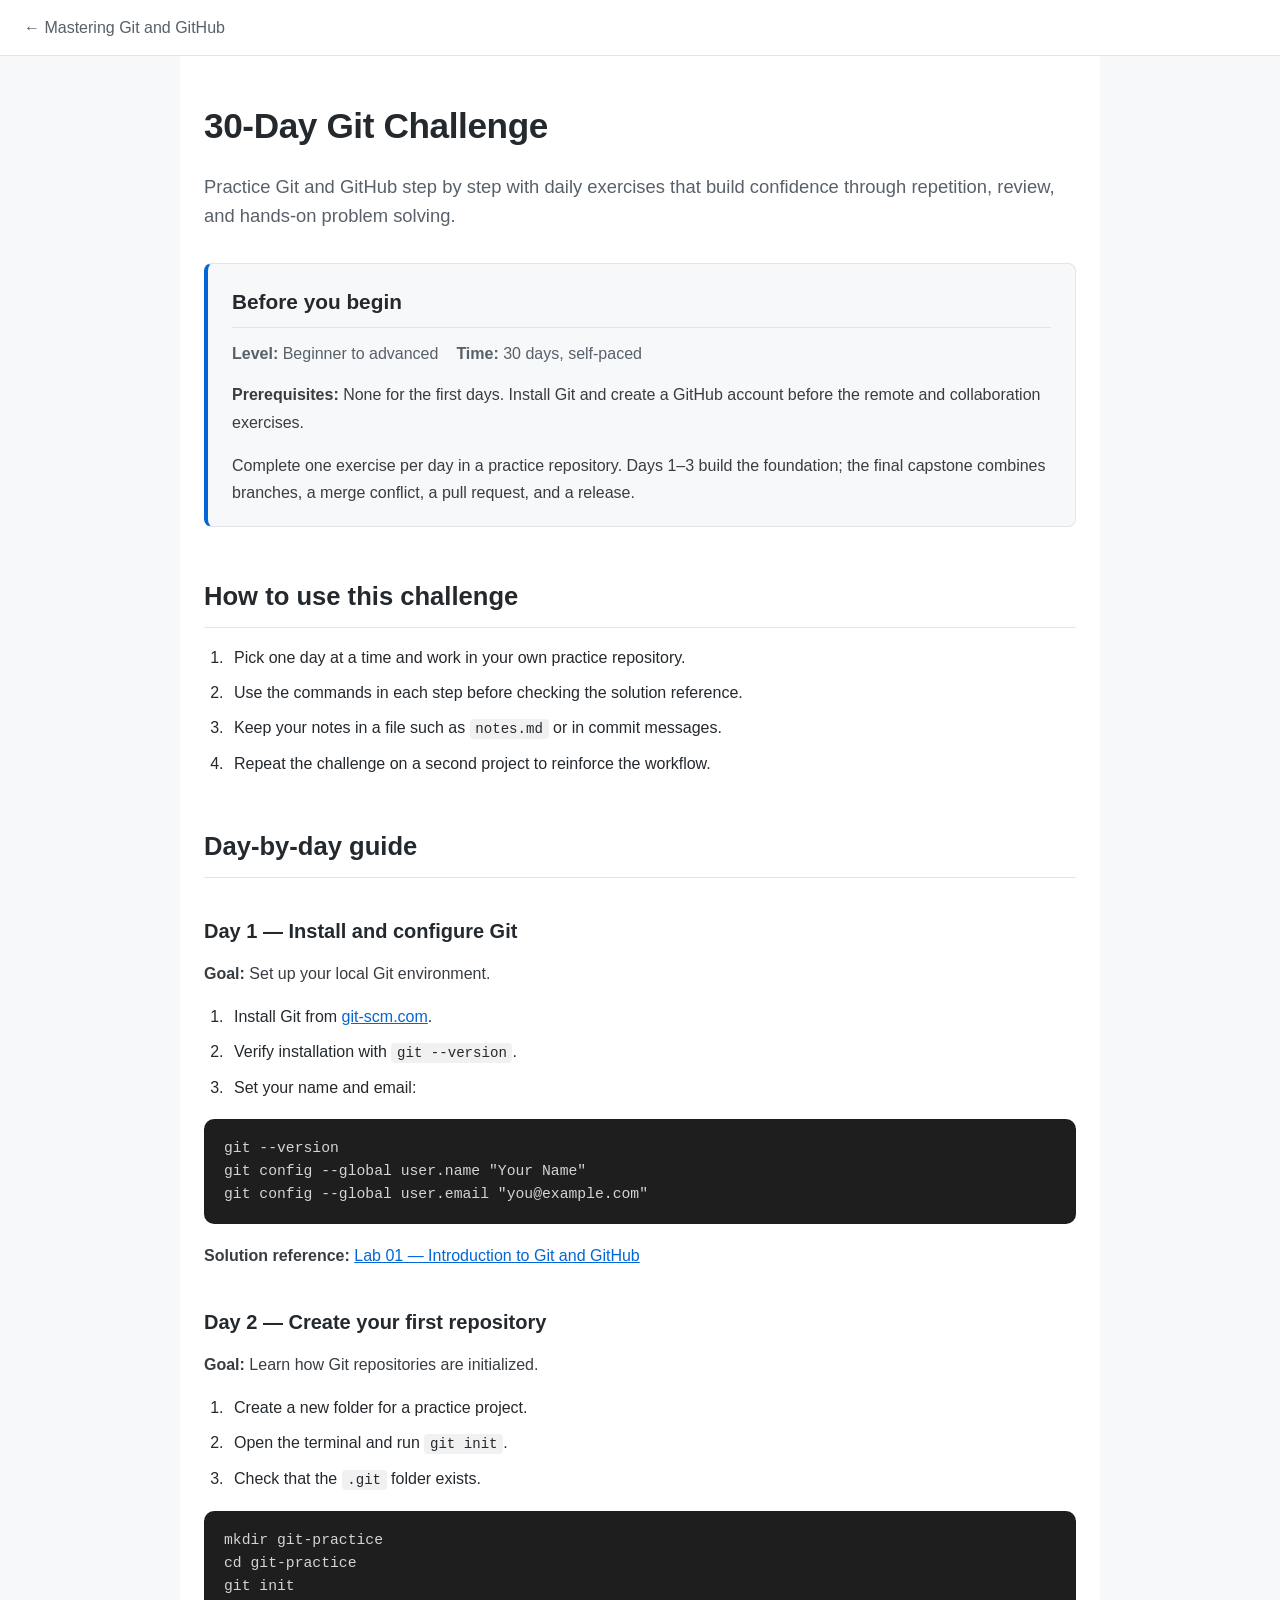
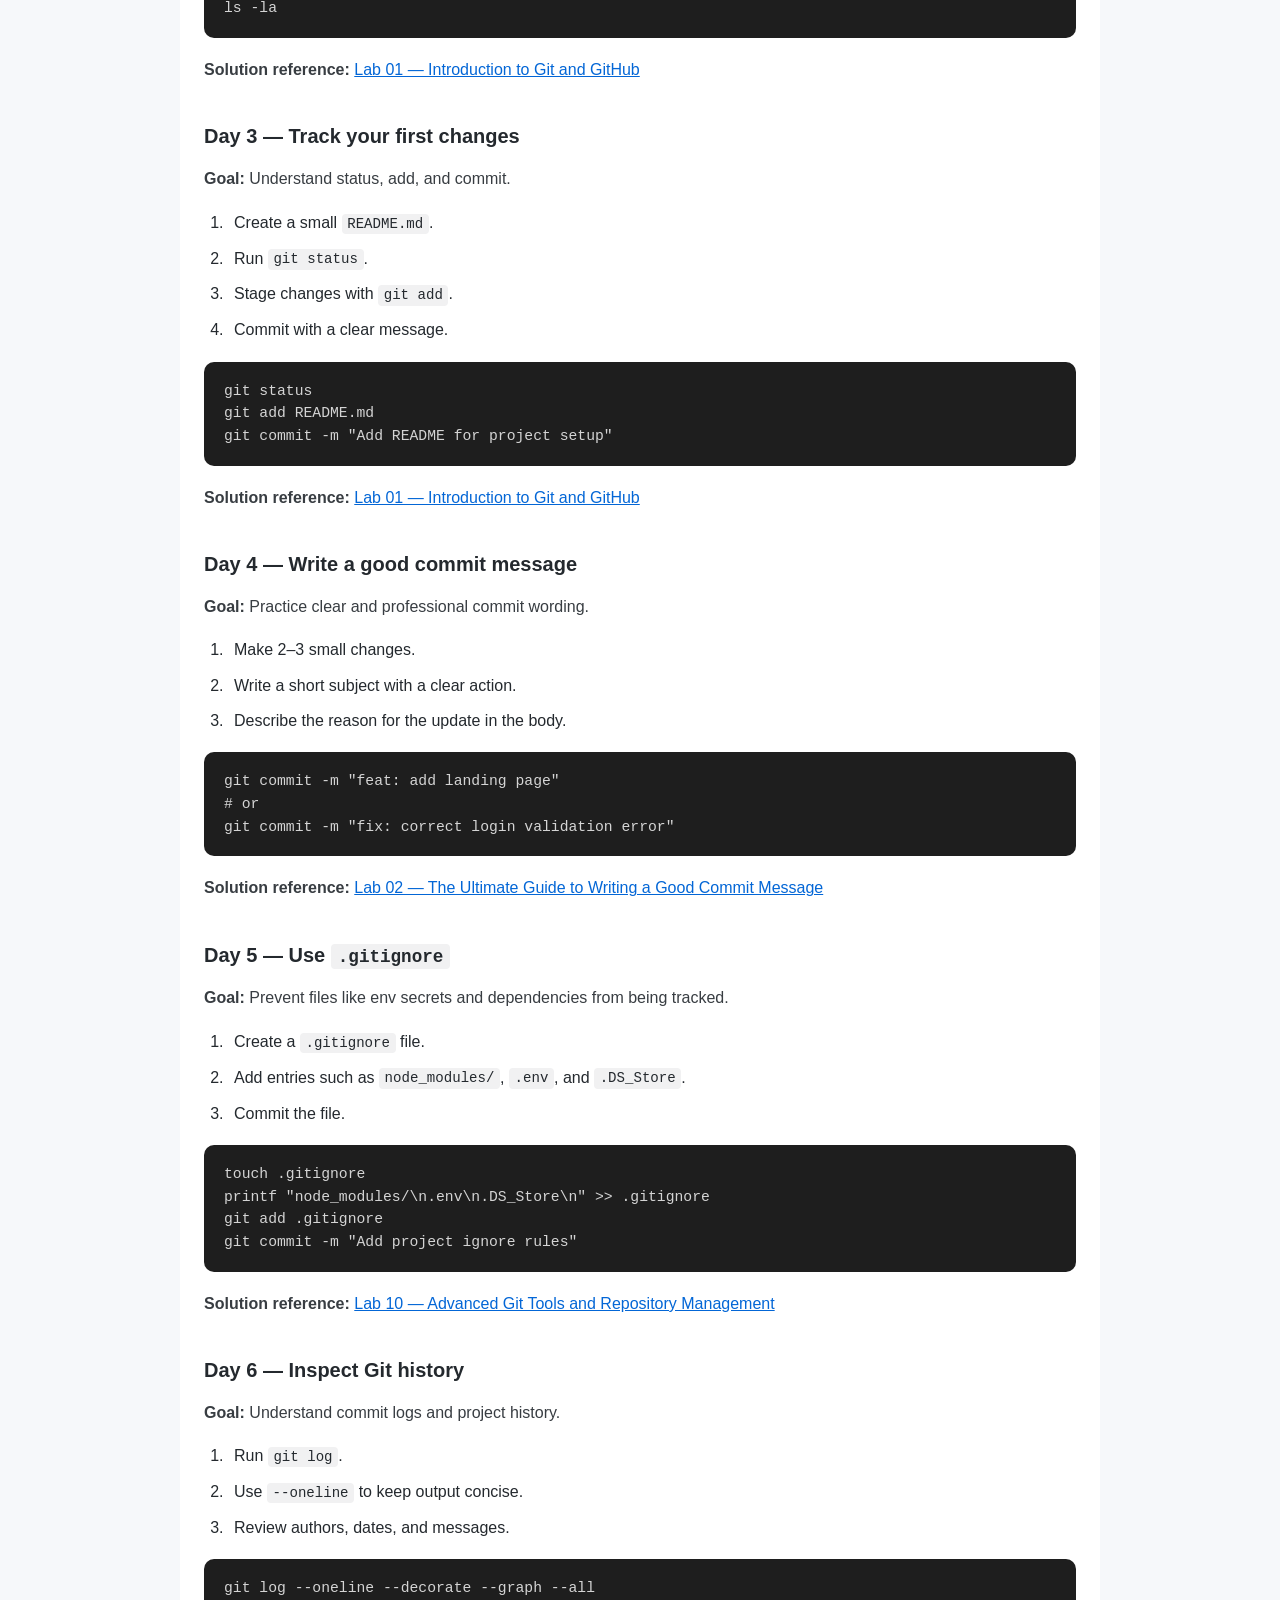
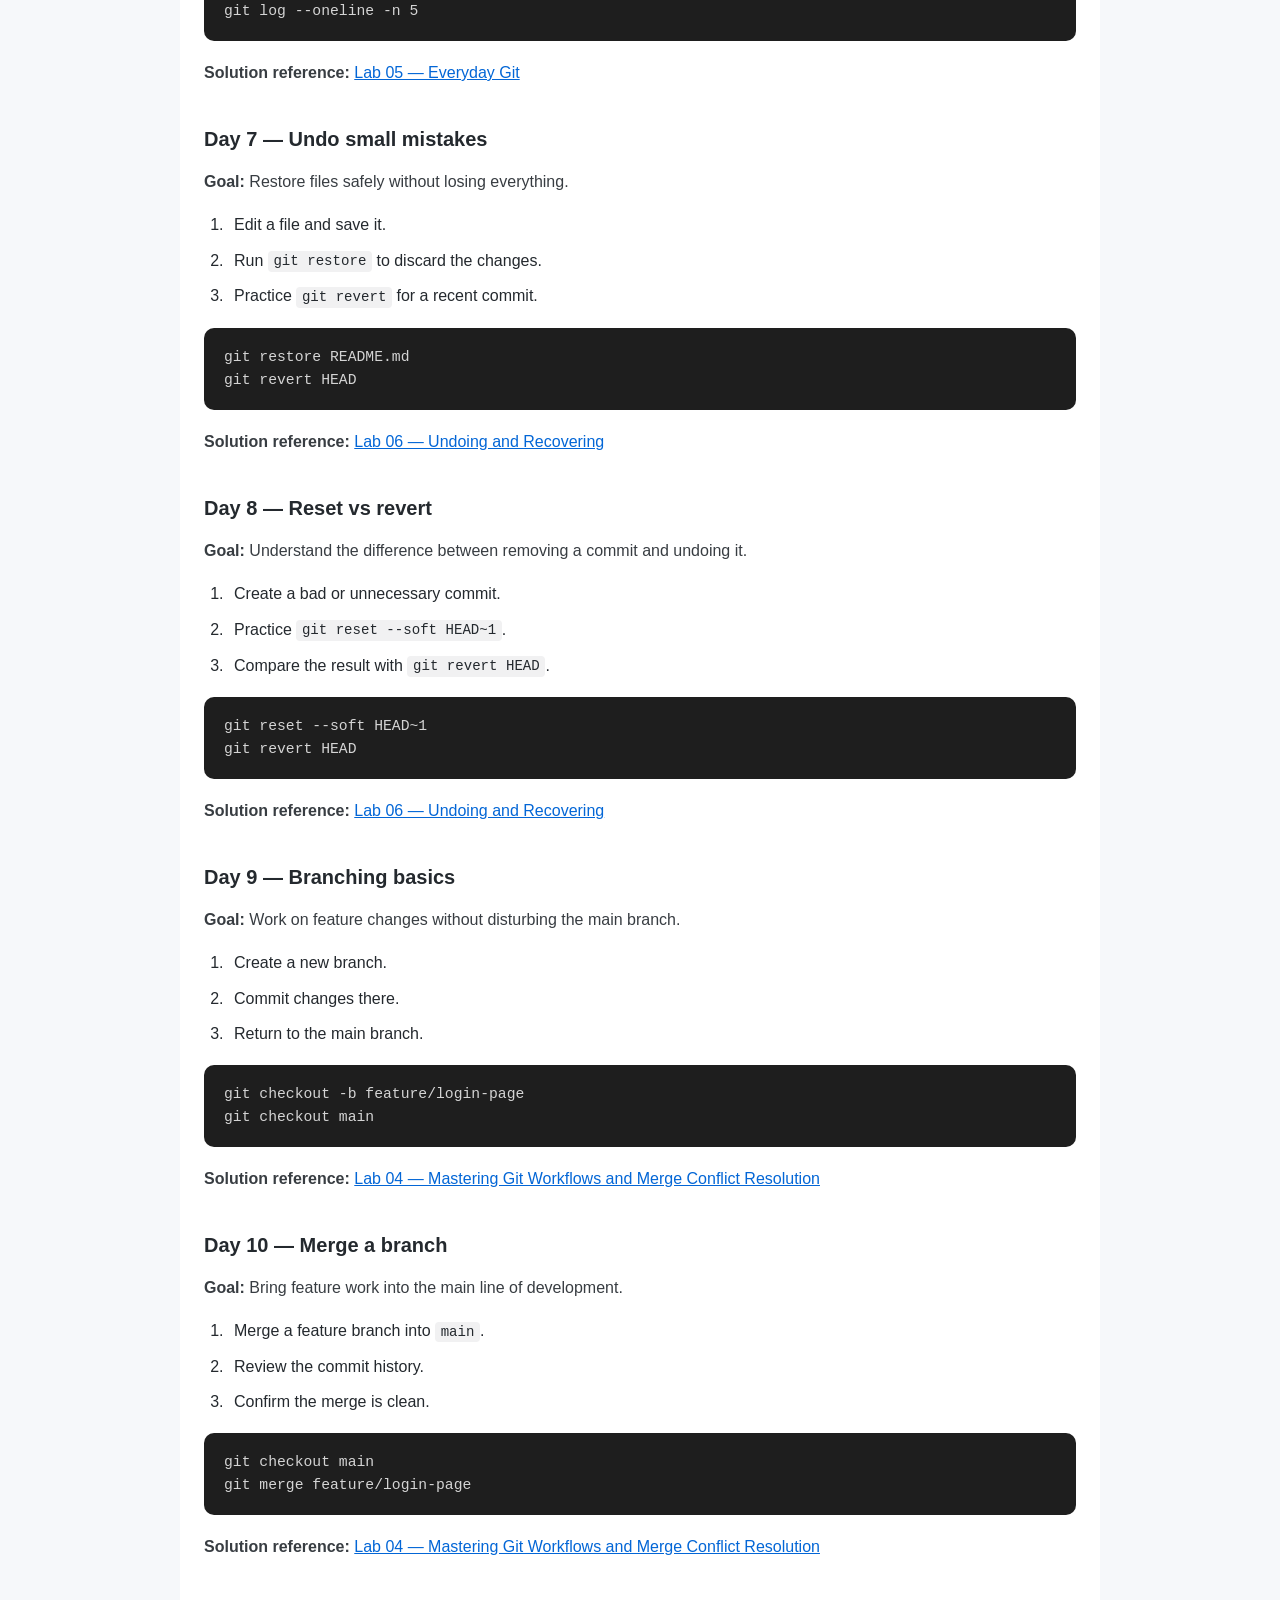
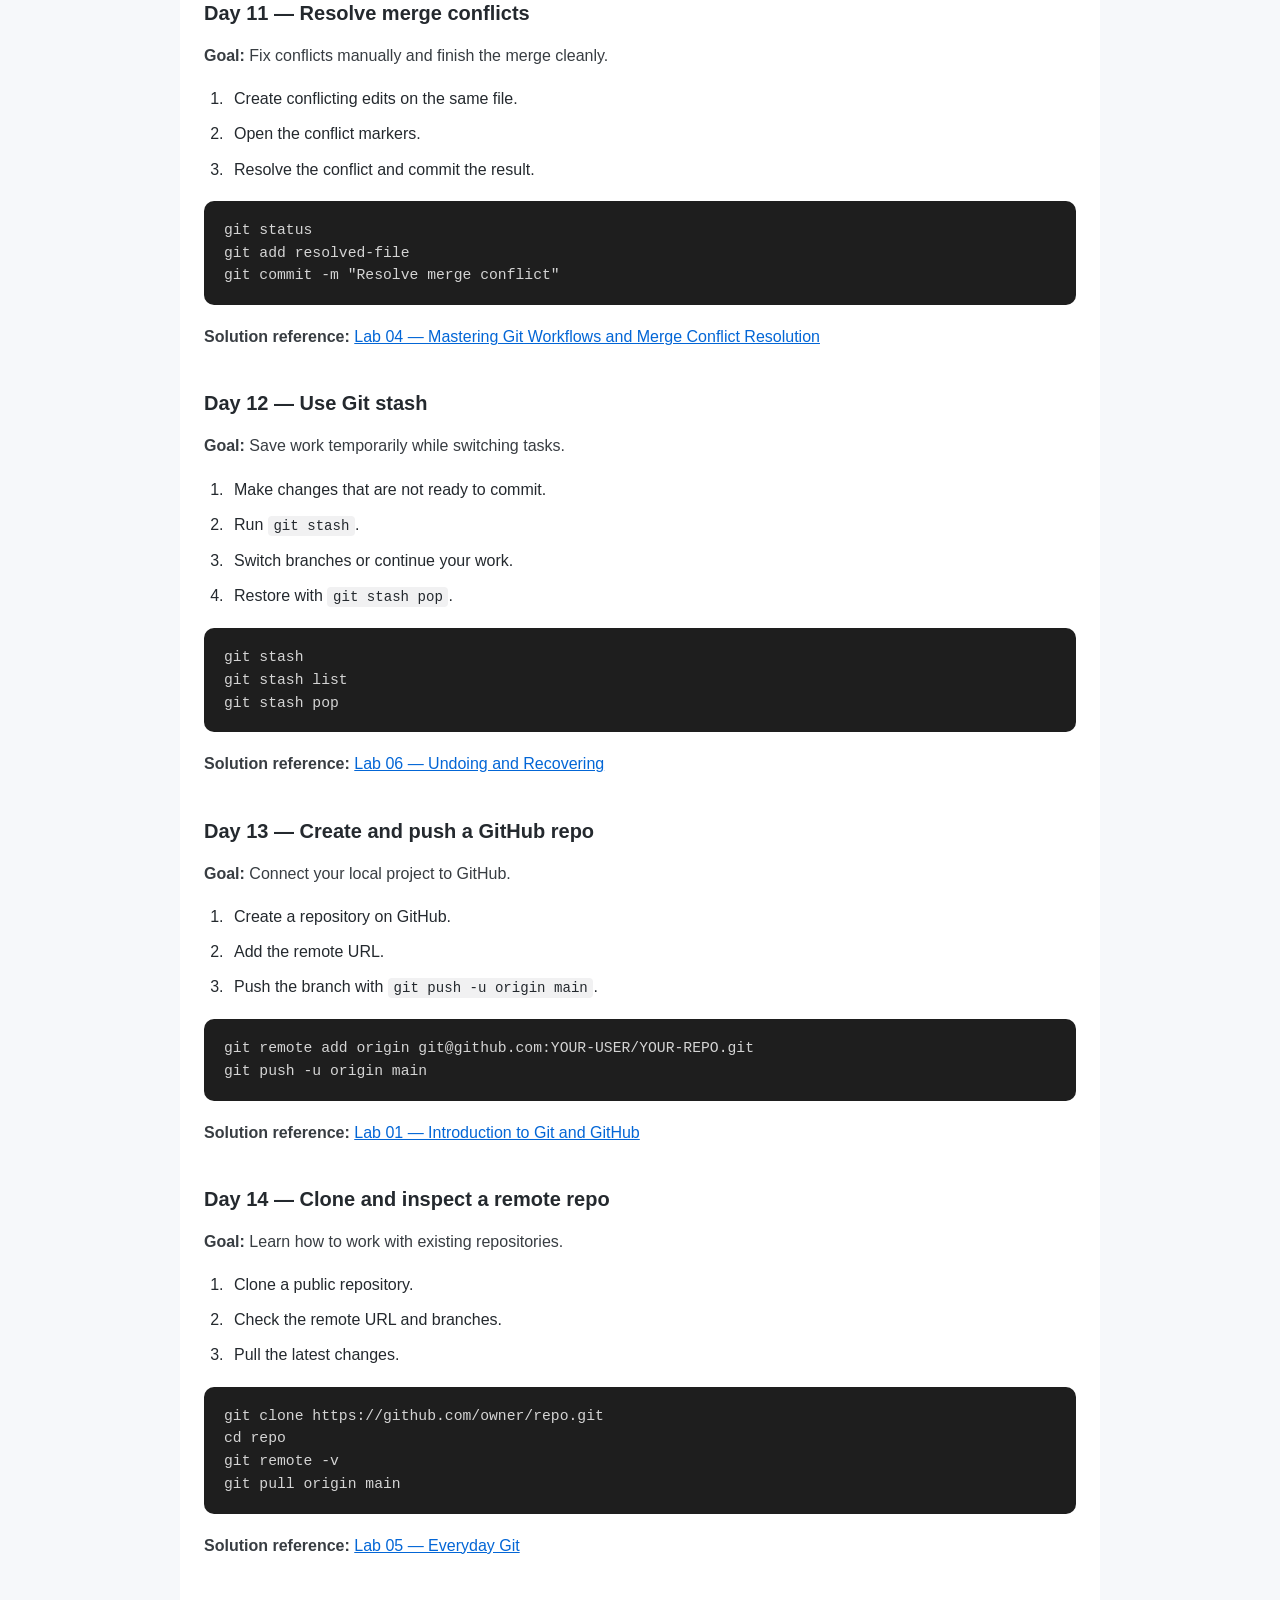
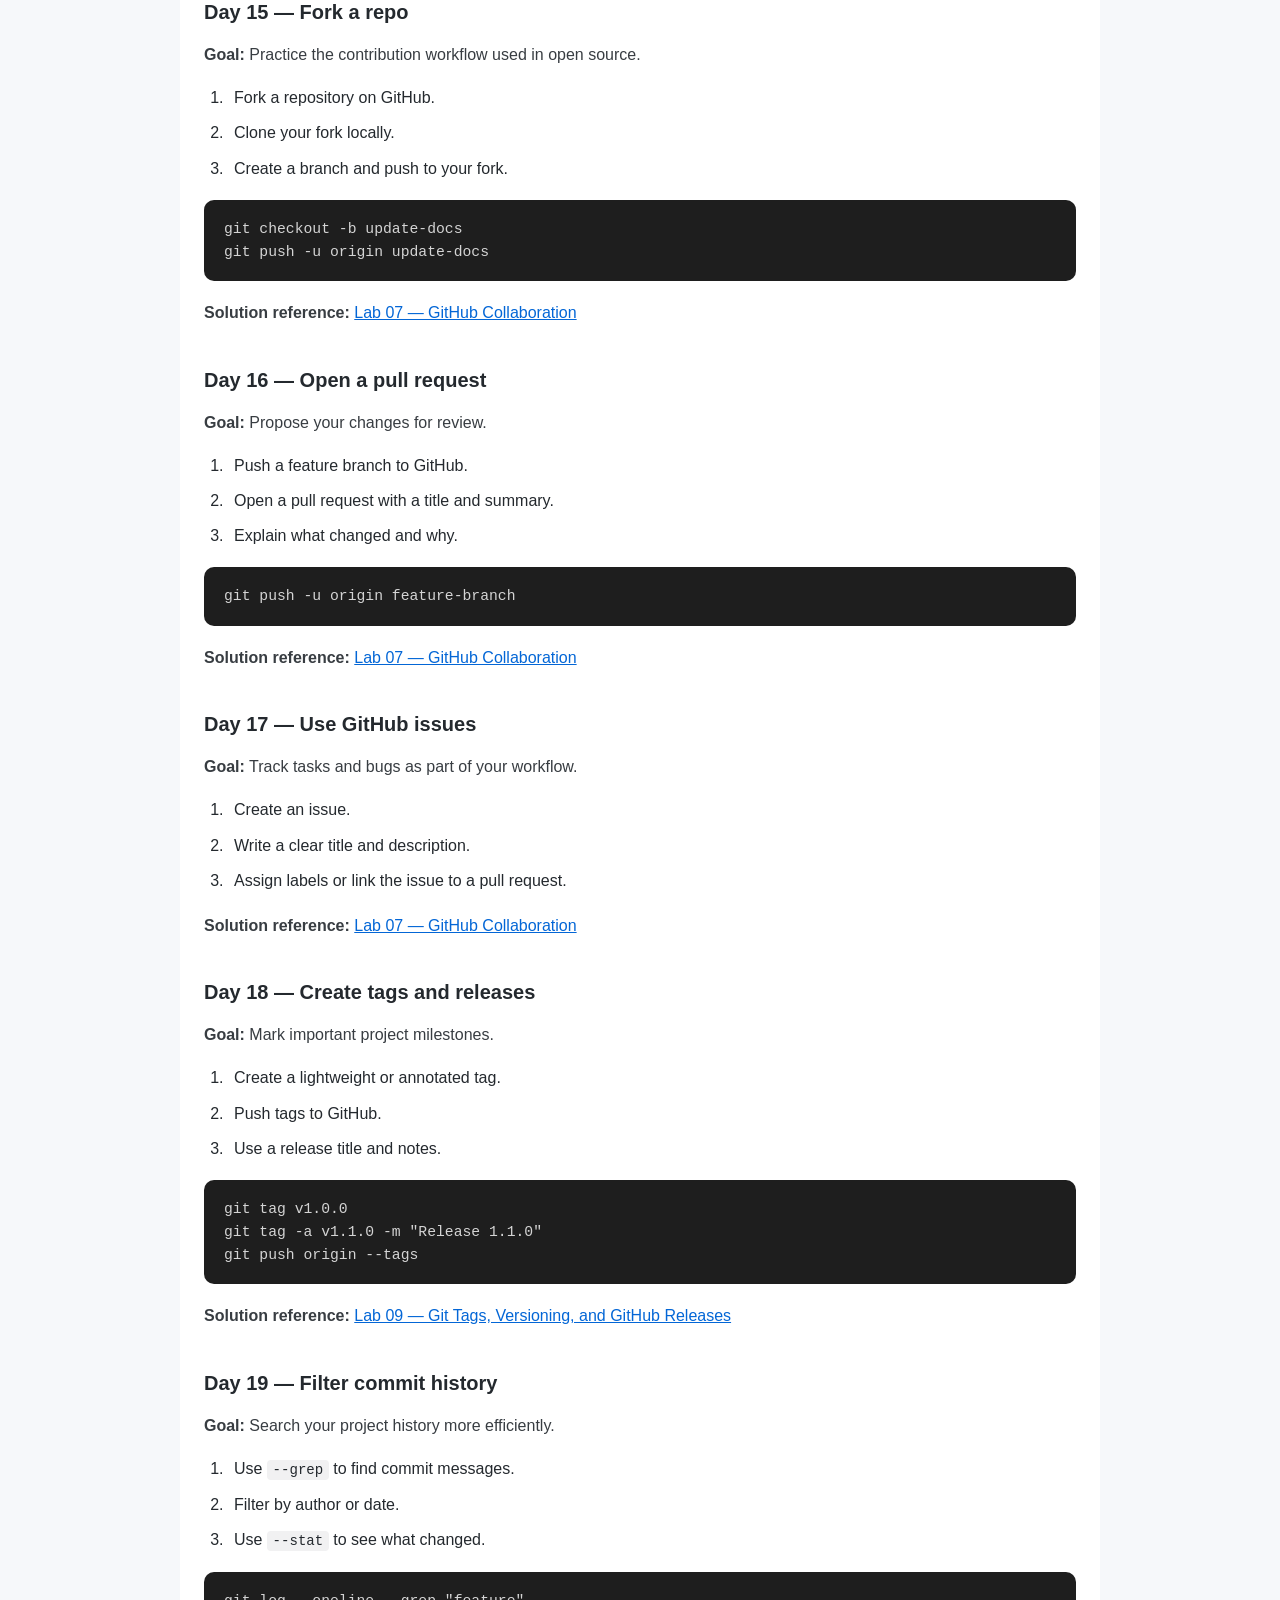
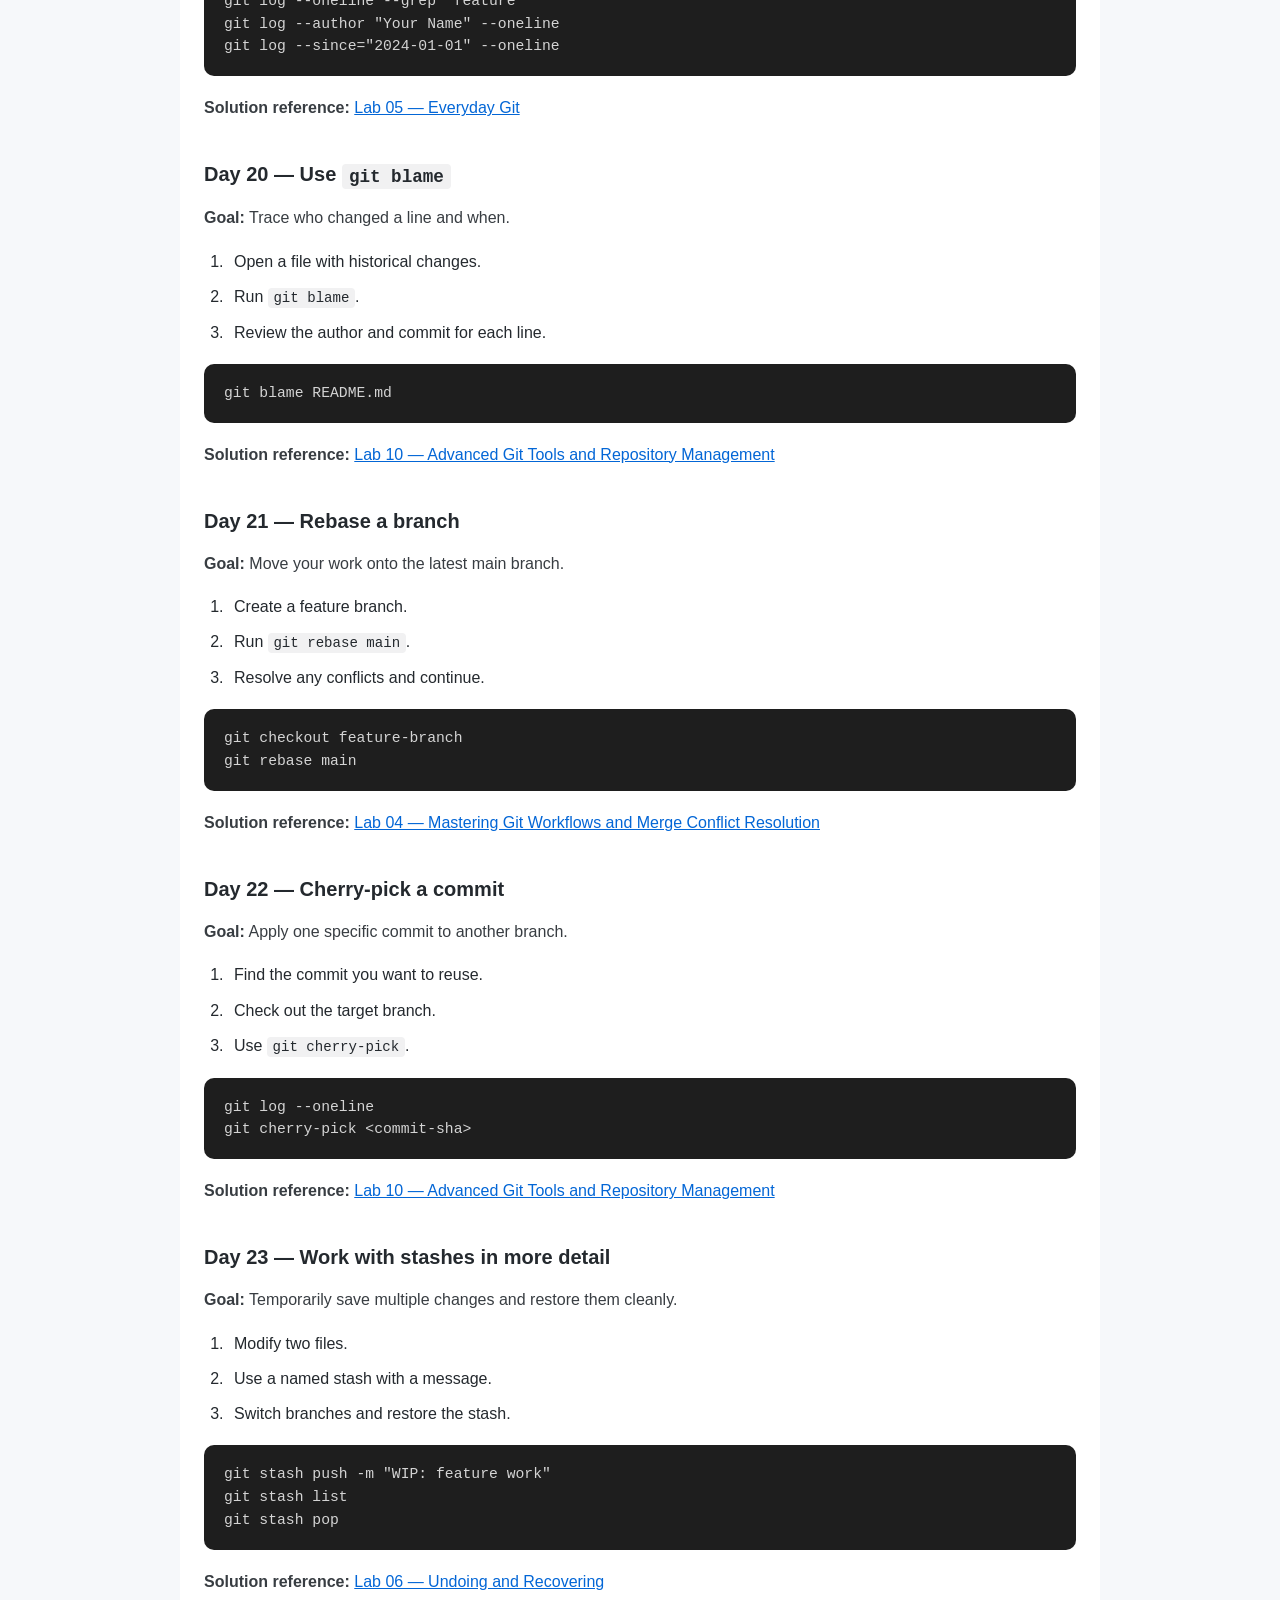
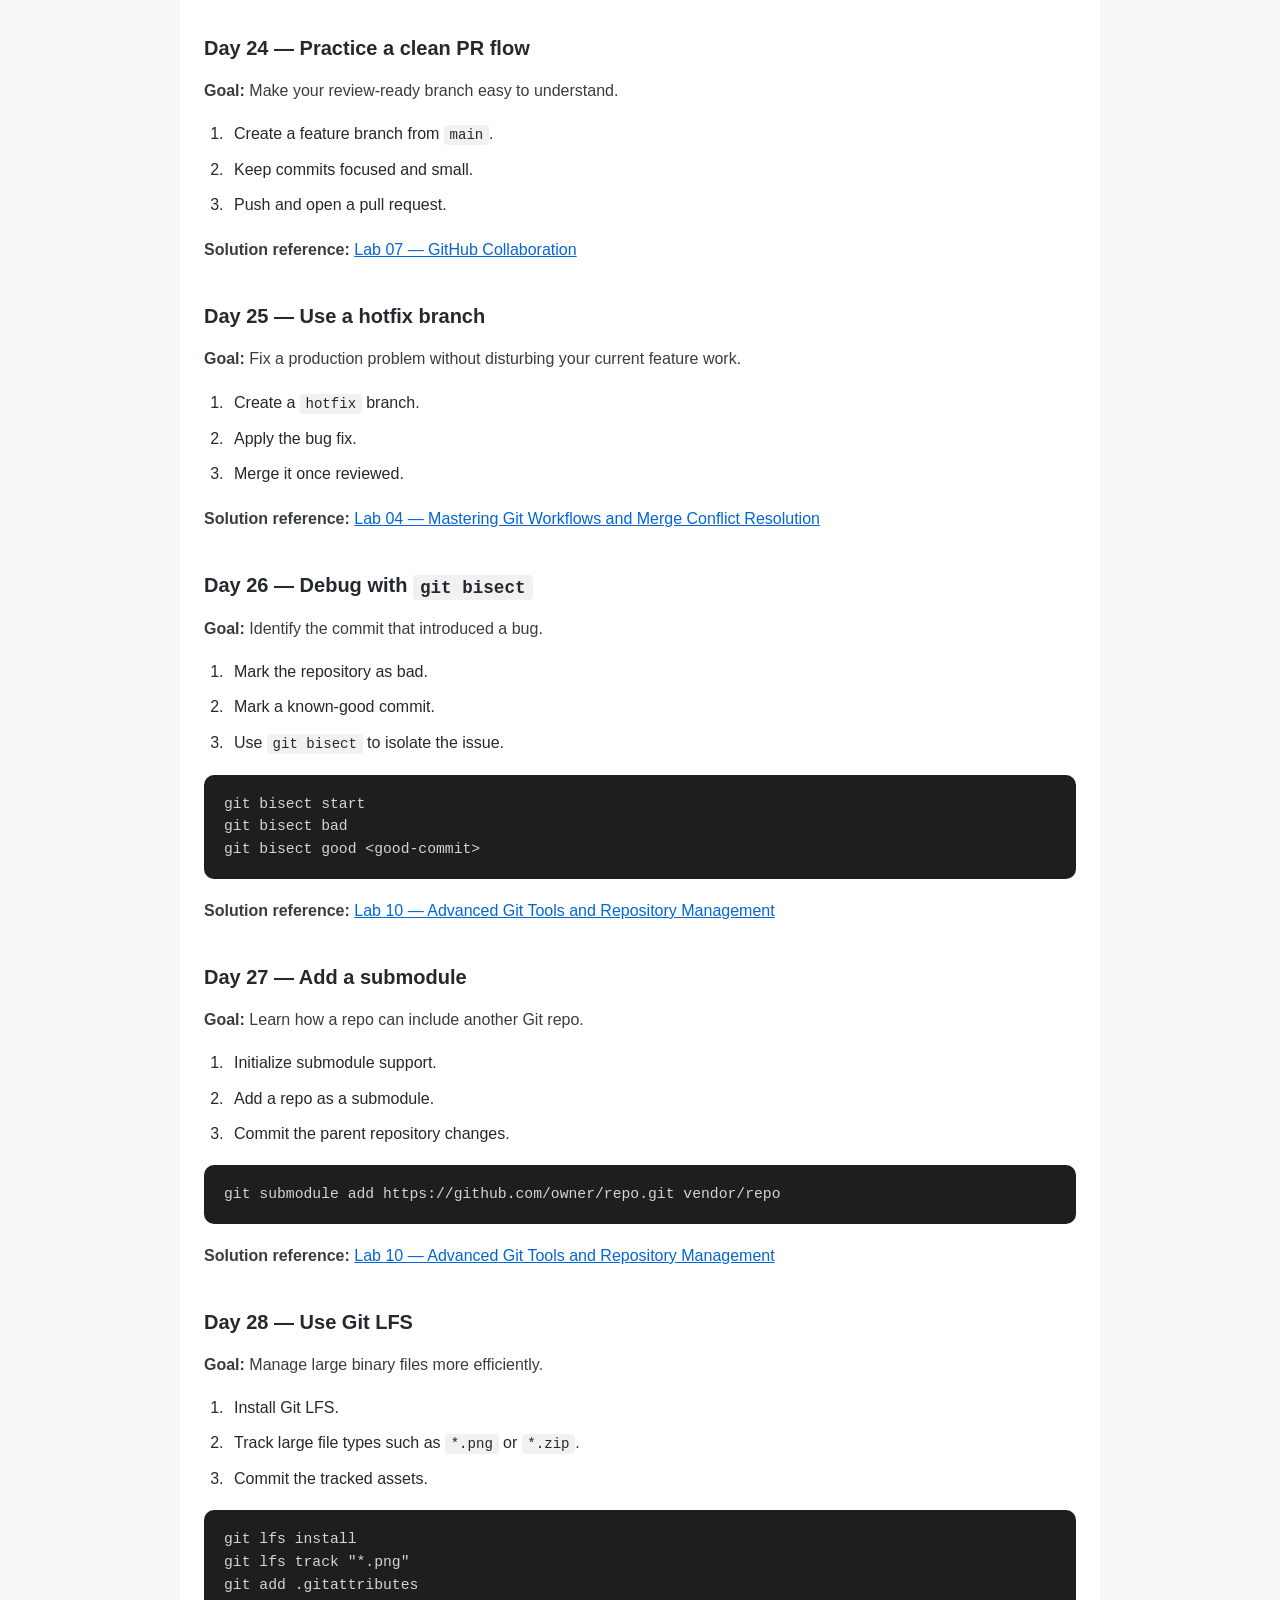
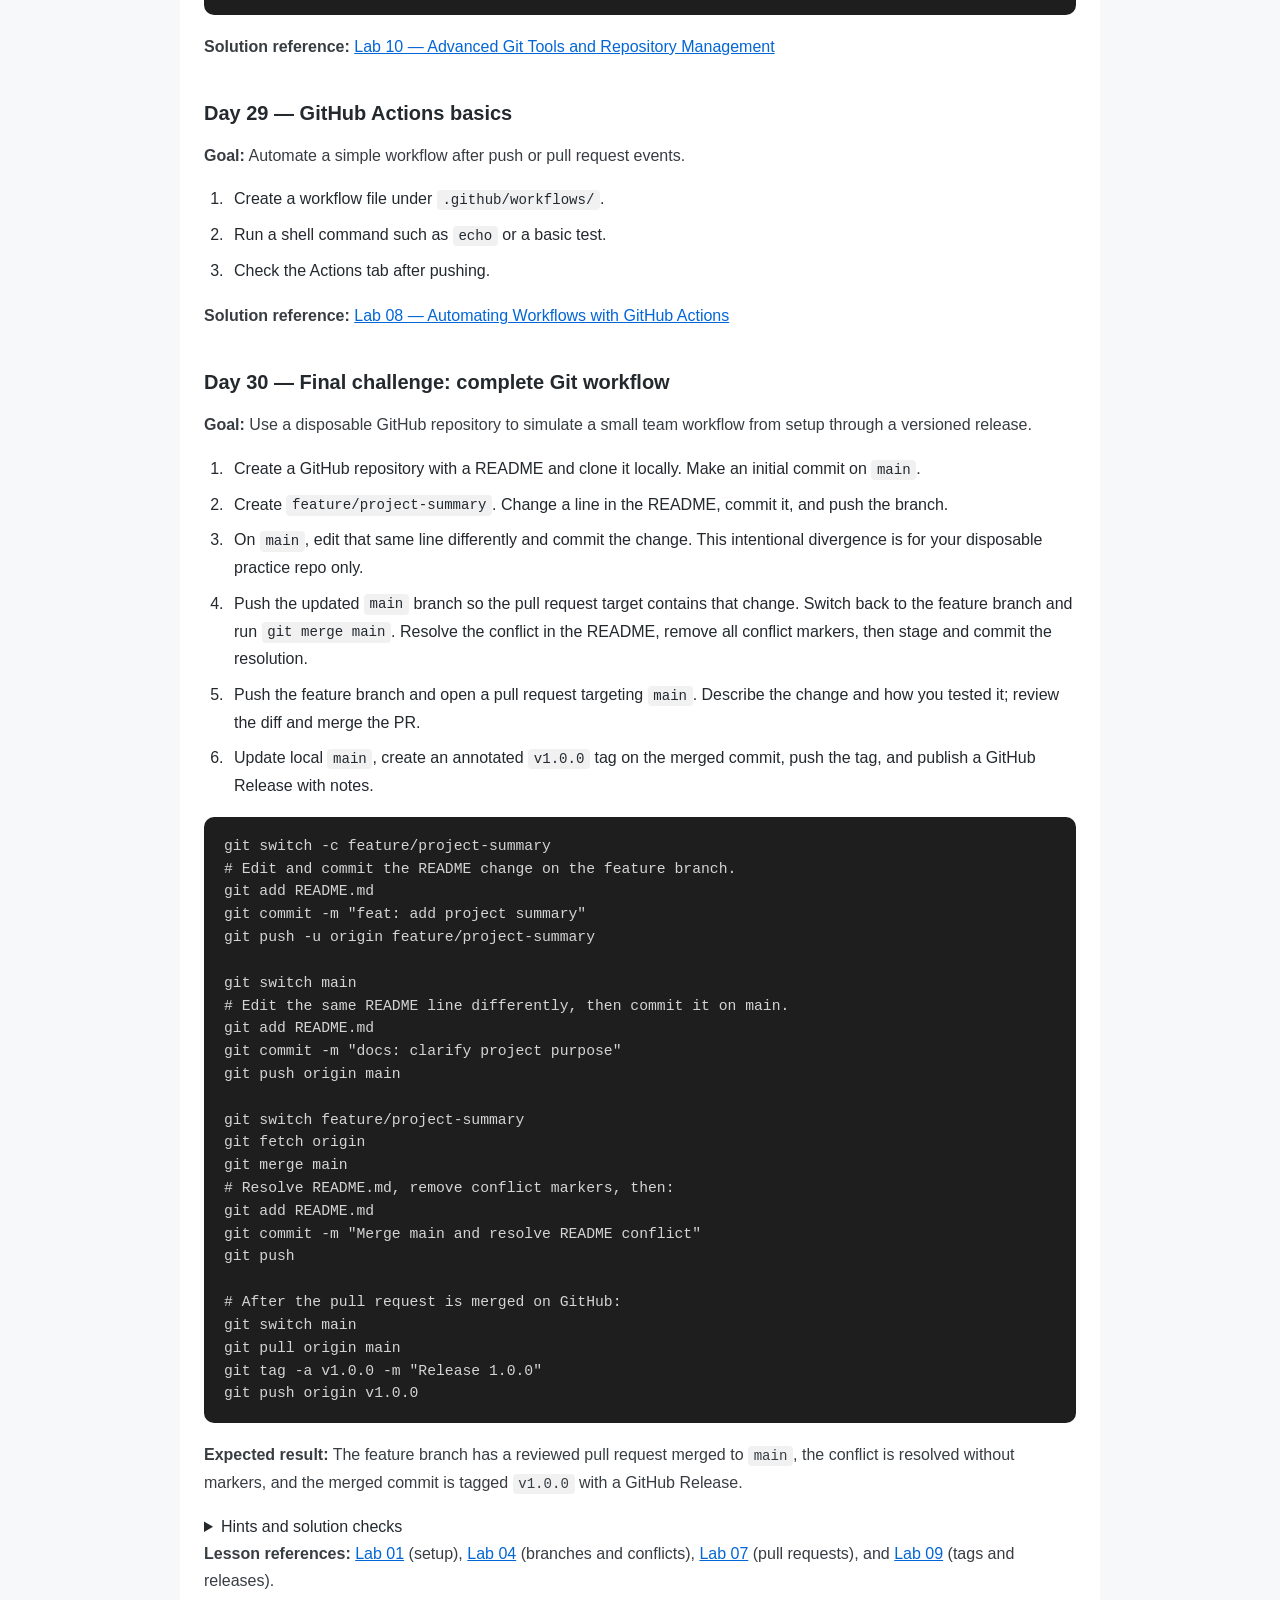
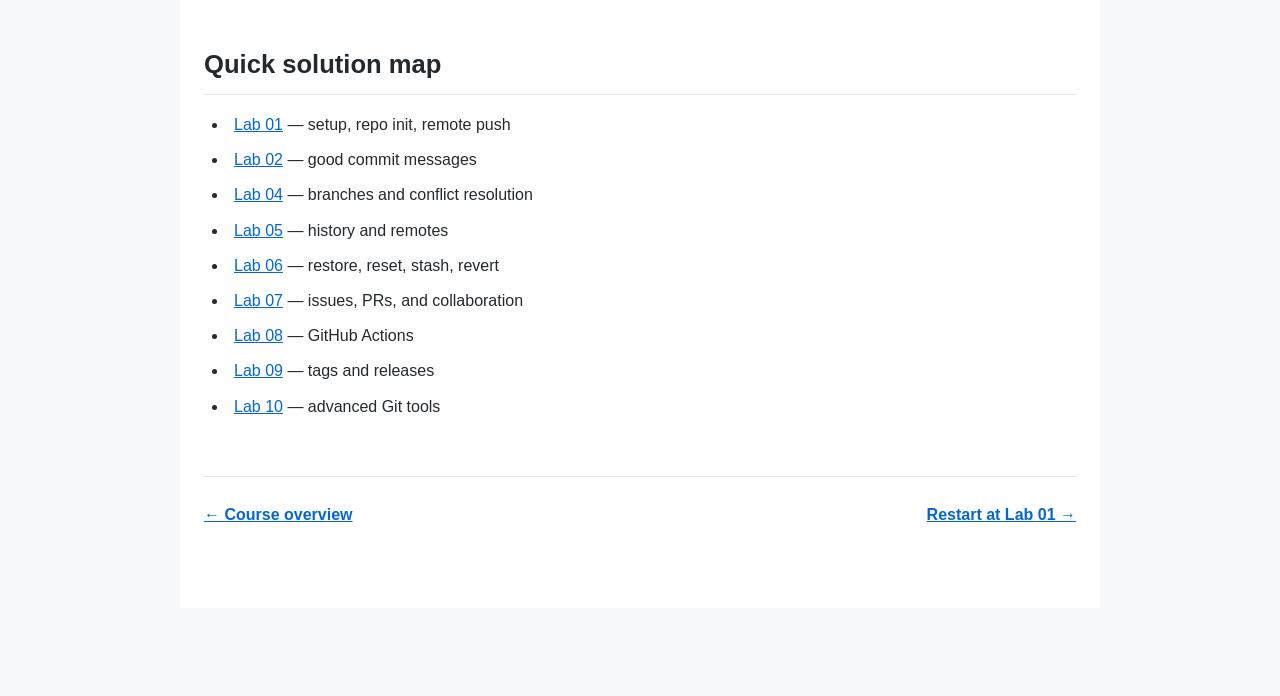
==== commit 5c0051d7: "Build guided Git and GitHub learning platform" ====
--- a/30-day-git-challenge/index.html
+++ b/30-day-git-challenge/index.html
@@ -13,6 +13,12 @@
   <main class="container">
     <h1>30-Day Git Challenge</h1>
     <p class="lead">Practice Git and GitHub step by step with daily exercises that build confidence through repetition, review, and hands-on problem solving.</p>
+    <section class="lesson-overview" aria-labelledby="challenge-guide">
+      <h2 id="challenge-guide">Before you begin</h2>
+      <p class="lesson-facts"><span><strong>Level:</strong> Beginner to advanced</span><span><strong>Time:</strong> 30 days, self-paced</span></p>
+      <p><strong>Prerequisites:</strong> None for the first days. Install Git and create a GitHub account before the remote and collaboration exercises.</p>
+      <p>Complete one exercise per day in a practice repository. Days 1–3 build the foundation; the final capstone combines branches, a merge conflict, a pull request, and a release.</p>
+    </section>
 
     <h2>How to use this challenge</h2>
     <ol>
@@ -351,15 +357,50 @@
     <p><strong>Solution reference:</strong> <a href="../lab_08/">Lab 08 — Automating Workflows with GitHub Actions</a></p>
 
     <h3>Day 30 — Final challenge: complete Git workflow</h3>
-    <p><strong>Goal:</strong> Simulate a real project lifecycle from start to finish.</p>
-    <ol>
-      <li>Create a project repo and initial commit.</li>
-      <li>Make several feature branches.</li>
-      <li>Merge one branch and resolve conflicts.</li>
-      <li>Open a pull request and review.</li>
-      <li>Tag the final release.</li>
-    </ol>
-    <p><strong>Solution reference:</strong> Use the combined workflows from <a href="../lab_o1/">Lab 01</a>, <a href="../lab_04/">Lab 04</a>, <a href="../lab_06/">Lab 06</a>, <a href="../lab_07/">Lab 07</a>, and <a href="../lab_09/">Lab 09</a>.</p>
+    <p><strong>Goal:</strong> Use a disposable GitHub repository to simulate a small team workflow from setup through a versioned release.</p>
+    <ol>
+      <li>Create a GitHub repository with a README and clone it locally. Make an initial commit on <code>main</code>.</li>
+      <li>Create <code>feature/project-summary</code>. Change a line in the README, commit it, and push the branch.</li>
+      <li>On <code>main</code>, edit that same line differently and commit the change. This intentional divergence is for your disposable practice repo only.</li>
+      <li>Push the updated <code>main</code> branch so the pull request target contains that change. Switch back to the feature branch and run <code>git merge main</code>. Resolve the conflict in the README, remove all conflict markers, then stage and commit the resolution.</li>
+      <li>Push the feature branch and open a pull request targeting <code>main</code>. Describe the change and how you tested it; review the diff and merge the PR.</li>
+      <li>Update local <code>main</code>, create an annotated <code>v1.0.0</code> tag on the merged commit, push the tag, and publish a GitHub Release with notes.</li>
+    </ol>
+    <pre><code class="language-bash">git switch -c feature/project-summary
+# Edit and commit the README change on the feature branch.
+git add README.md
+git commit -m "feat: add project summary"
+git push -u origin feature/project-summary
+
+git switch main
+# Edit the same README line differently, then commit it on main.
+git add README.md
+git commit -m "docs: clarify project purpose"
+git push origin main
+
+git switch feature/project-summary
+git fetch origin
+git merge main
+# Resolve README.md, remove conflict markers, then:
+git add README.md
+git commit -m "Merge main and resolve README conflict"
+git push
+
+# After the pull request is merged on GitHub:
+git switch main
+git pull origin main
+git tag -a v1.0.0 -m "Release 1.0.0"
+git push origin v1.0.0</code></pre>
+    <p><strong>Expected result:</strong> The feature branch has a reviewed pull request merged to <code>main</code>, the conflict is resolved without markers, and the merged commit is tagged <code>v1.0.0</code> with a GitHub Release.</p>
+    <details>
+      <summary>Hints and solution checks</summary>
+      <ul>
+        <li>Use <code>git status</code> and <code>git diff</code> before staging; inspect the final README to confirm the intended text and no conflict markers remain.</li>
+        <li>If the merge cannot continue, fix the conflict and run <code>git add README.md</code> followed by <code>git commit</code>. If you need to abandon the practice merge, use <code>git merge --abort</code>.</li>
+        <li>Before tagging, confirm the release commit with <code>git log --oneline -1</code> and the tag with <code>git show v1.0.0</code>.</li>
+      </ul>
+    </details>
+    <p><strong>Lesson references:</strong> <a href="../lab_o1/">Lab 01</a> (setup), <a href="../lab_04/">Lab 04</a> (branches and conflicts), <a href="../lab_07/">Lab 07</a> (pull requests), and <a href="../lab_09/">Lab 09</a> (tags and releases).</p>
 
     <h2>Quick solution map</h2>
     <ul>
@@ -374,9 +415,10 @@
       <li><a href="../lab_10/">Lab 10</a> — advanced Git tools</li>
     </ul>
 
-    <div class="next-lab">
-      <strong>Next step:</strong> Continue with the main learning sequence from <a href="../">Mastering Git and GitHub</a>.
-    </div>
+    <nav class="next-lab lesson-navigation" aria-label="Challenge navigation">
+      <a href="../">← Course overview</a>
+      <a href="../lab_o1/">Restart at Lab 01 →</a>
+    </nav>
   </main>
 </body>
 </html>
--- a/style.css
+++ b/style.css
@@ -10,6 +10,8 @@
 
 * { box-sizing: border-box; }
 
+html { scroll-behavior: smooth; }
+
 body {
   margin: 0;
   font-family: -apple-system, BlinkMacSystemFont, 'Segoe UI', Roboto, Oxygen, Ubuntu, Cantareggo, 'Open Sans', 'Helvetica Neue', sans-serif;
@@ -27,6 +29,12 @@
   z-index: 10;
 }
 
+.site-header {
+  position: sticky;
+  top: 0;
+  z-index: 10;
+}
+
 .navbar a {
   color: var(--muted);
   text-decoration: none;
@@ -34,6 +42,16 @@
 }
 
 .navbar a:hover { color: var(--accent); }
+
+.navbar a:focus-visible,
+a:focus-visible,
+button:focus-visible,
+input:focus-visible,
+select:focus-visible,
+summary:focus-visible {
+  outline: 3px solid #0969da;
+  outline-offset: 3px;
+}
 
 .container {
   max-width: 920px;
@@ -42,6 +60,117 @@
   background: var(--card);
   min-height: calc(100vh - 56px);
 }
+
+.hero {
+  padding: 12px 0 32px;
+}
+
+.hero h1 { margin-bottom: 12px; }
+
+.eyebrow {
+  margin-bottom: 8px;
+  color: var(--accent);
+  font-size: 0.85rem;
+  font-weight: 700;
+  letter-spacing: 0.08em;
+  text-transform: uppercase;
+}
+
+.button-link {
+  display: inline-block;
+  padding: 10px 16px;
+  border-radius: 6px;
+  background: var(--accent);
+  color: #fff;
+  font-weight: 650;
+  text-decoration: none;
+}
+
+.button-link:hover {
+  background: #0550ae;
+  text-decoration: underline;
+}
+
+.course-note { margin-top: 16px; }
+
+.path-list { margin-bottom: 12px; }
+
+.course-filters {
+  display: grid;
+  grid-template-columns: minmax(0, 1fr) minmax(0, 2fr);
+  gap: 8px 14px;
+  align-items: center;
+  margin: 20px 0 24px;
+  max-width: 700px;
+}
+
+.course-filters label { font-weight: 600; }
+
+.course-filters input,
+.course-filters select {
+  width: 100%;
+  min-height: 42px;
+  padding: 8px 10px;
+  border: 1px solid #8c959f;
+  border-radius: 6px;
+  background: #fff;
+  color: var(--text);
+  font: inherit;
+}
+
+.filter-status {
+  grid-column: 1 / -1;
+  margin: 4px 0 0;
+  color: var(--muted);
+}
+
+.lesson-grid {
+  display: grid;
+  grid-template-columns: repeat(2, minmax(0, 1fr));
+  gap: 16px;
+  padding: 0;
+  list-style: none;
+}
+
+.lesson-card {
+  margin: 0;
+  padding: 20px;
+  border: 1px solid var(--border);
+  border-radius: 10px;
+  background: var(--card);
+}
+
+.lesson-card h3 {
+  margin: 8px 0;
+  font-size: 1.12rem;
+}
+
+.lesson-card > p:last-child { margin-bottom: 0; }
+
+.lesson-meta {
+  display: flex;
+  flex-wrap: wrap;
+  gap: 8px;
+  margin: 0;
+  color: var(--muted);
+  font-size: 0.88rem;
+}
+
+.lesson-meta span {
+  padding: 2px 9px;
+  border: 1px solid var(--border);
+  border-radius: 999px;
+  background: var(--bg);
+}
+
+.no-results {
+  padding: 16px;
+  border: 1px solid var(--border);
+  border-radius: 8px;
+  background: var(--bg);
+}
+
+[hidden] { display: none !important; }
 
 h1 {
   font-size: 2.2rem;
@@ -135,3 +264,74 @@
 }
 
 .next-lab a { font-weight: 600; }
+
+.lesson-overview {
+  margin: 28px 0 36px;
+  padding: 20px 24px;
+  border: 1px solid var(--border);
+  border-left: 4px solid var(--accent);
+  border-radius: 8px;
+  background: #f6f8fa;
+}
+
+.lesson-overview h2 {
+  margin: 0 0 12px;
+  font-size: 1.3rem;
+}
+
+.lesson-overview p:last-child,
+.lesson-overview ul:last-child { margin-bottom: 0; }
+
+.lesson-facts {
+  display: flex;
+  flex-wrap: wrap;
+  gap: 8px 18px;
+  margin: 0 0 14px;
+  color: var(--muted);
+}
+
+.knowledge-check {
+  margin: 36px 0;
+  padding: 20px 24px;
+  border: 1px solid var(--border);
+  border-radius: 8px;
+}
+
+.knowledge-check h2 { margin-top: 0; }
+
+.knowledge-check details {
+  margin-top: 14px;
+  padding: 12px 14px;
+  border-radius: 6px;
+  background: var(--bg);
+}
+
+.knowledge-check summary {
+  cursor: pointer;
+  font-weight: 650;
+}
+
+.lesson-navigation {
+  display: flex;
+  flex-wrap: wrap;
+  justify-content: space-between;
+  gap: 12px 24px;
+}
+
+.lesson-navigation a { font-weight: 600; }
+
+@media (max-width: 640px) {
+  .container { padding: 28px 18px 56px; }
+  .navbar { padding: 12px 18px; }
+  .lesson-grid { grid-template-columns: 1fr; }
+  .course-filters { grid-template-columns: 1fr; }
+  .filter-status { grid-column: auto; }
+  h1 { font-size: 1.85rem; }
+  h2 { font-size: 1.4rem; }
+  .lesson-overview,
+  .knowledge-check { padding: 16px; }
+}
+
+@media (prefers-reduced-motion: reduce) {
+  html { scroll-behavior: auto; }
+}
